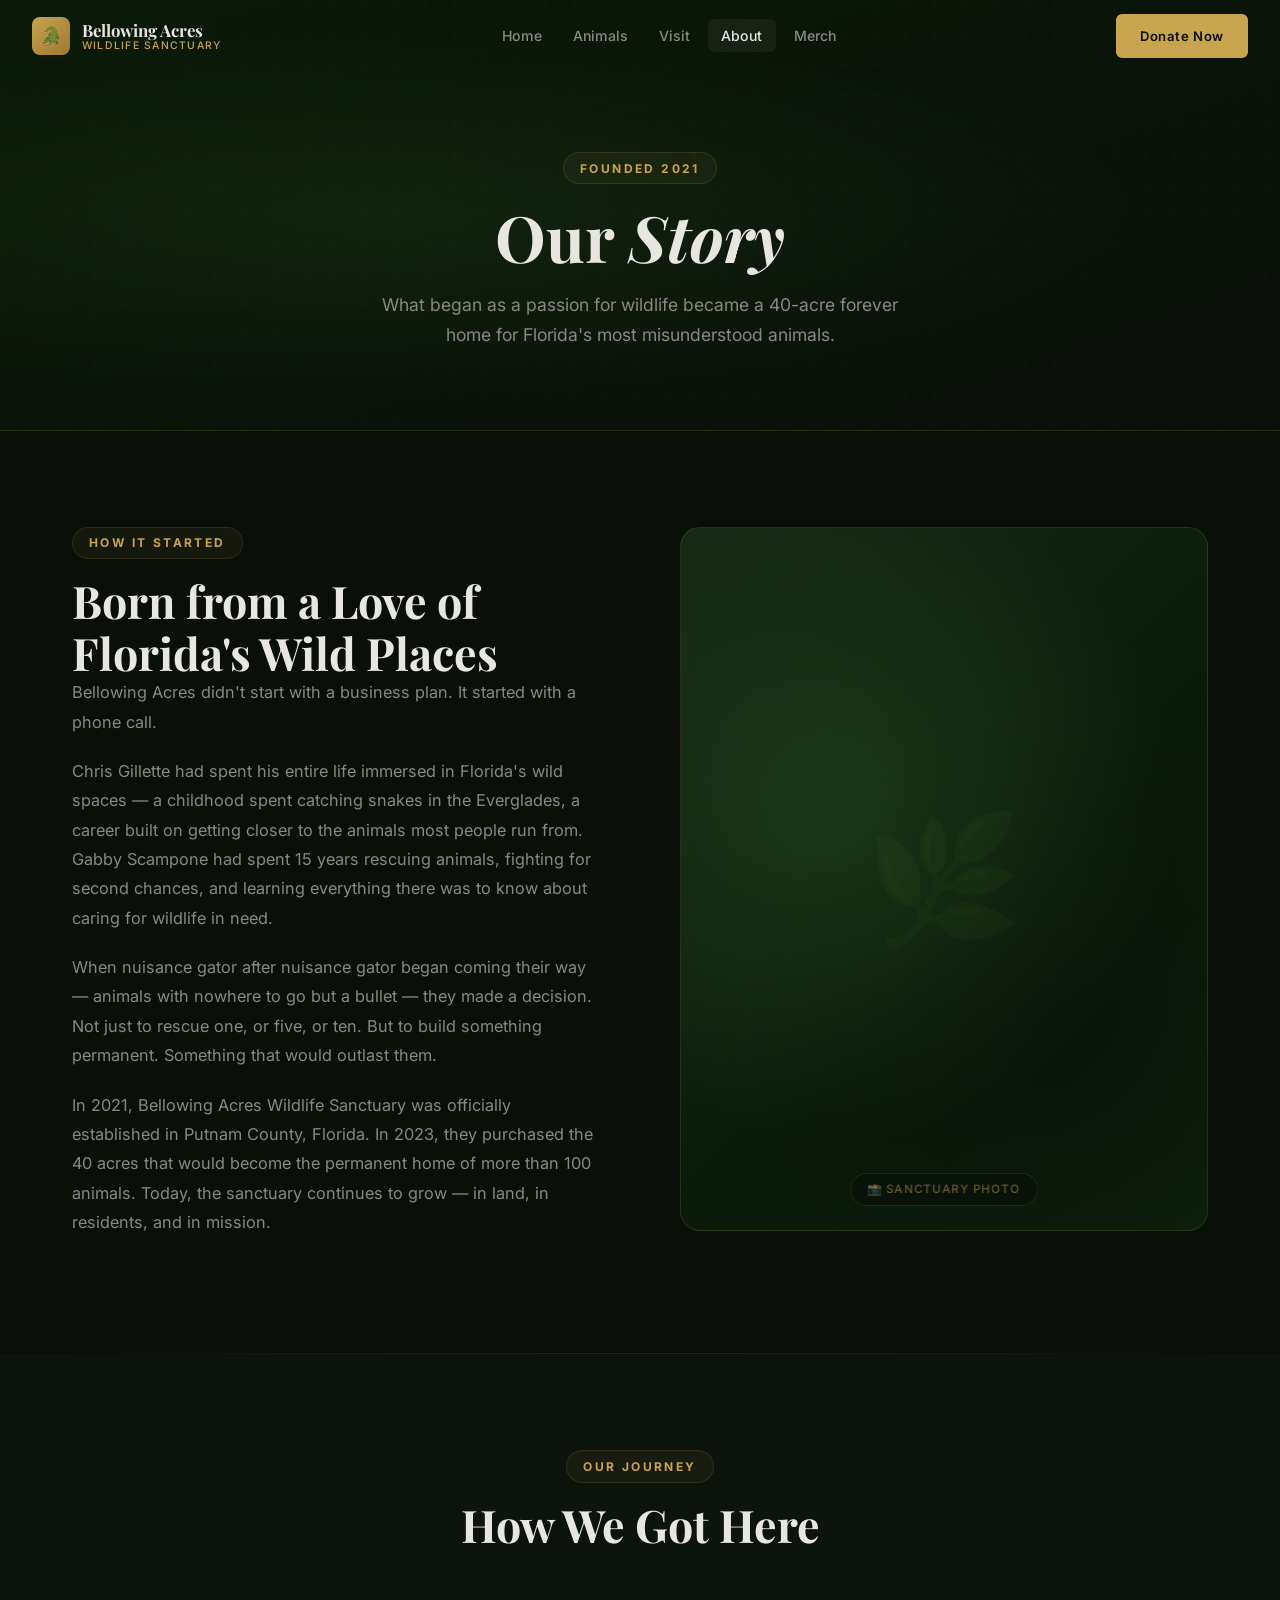
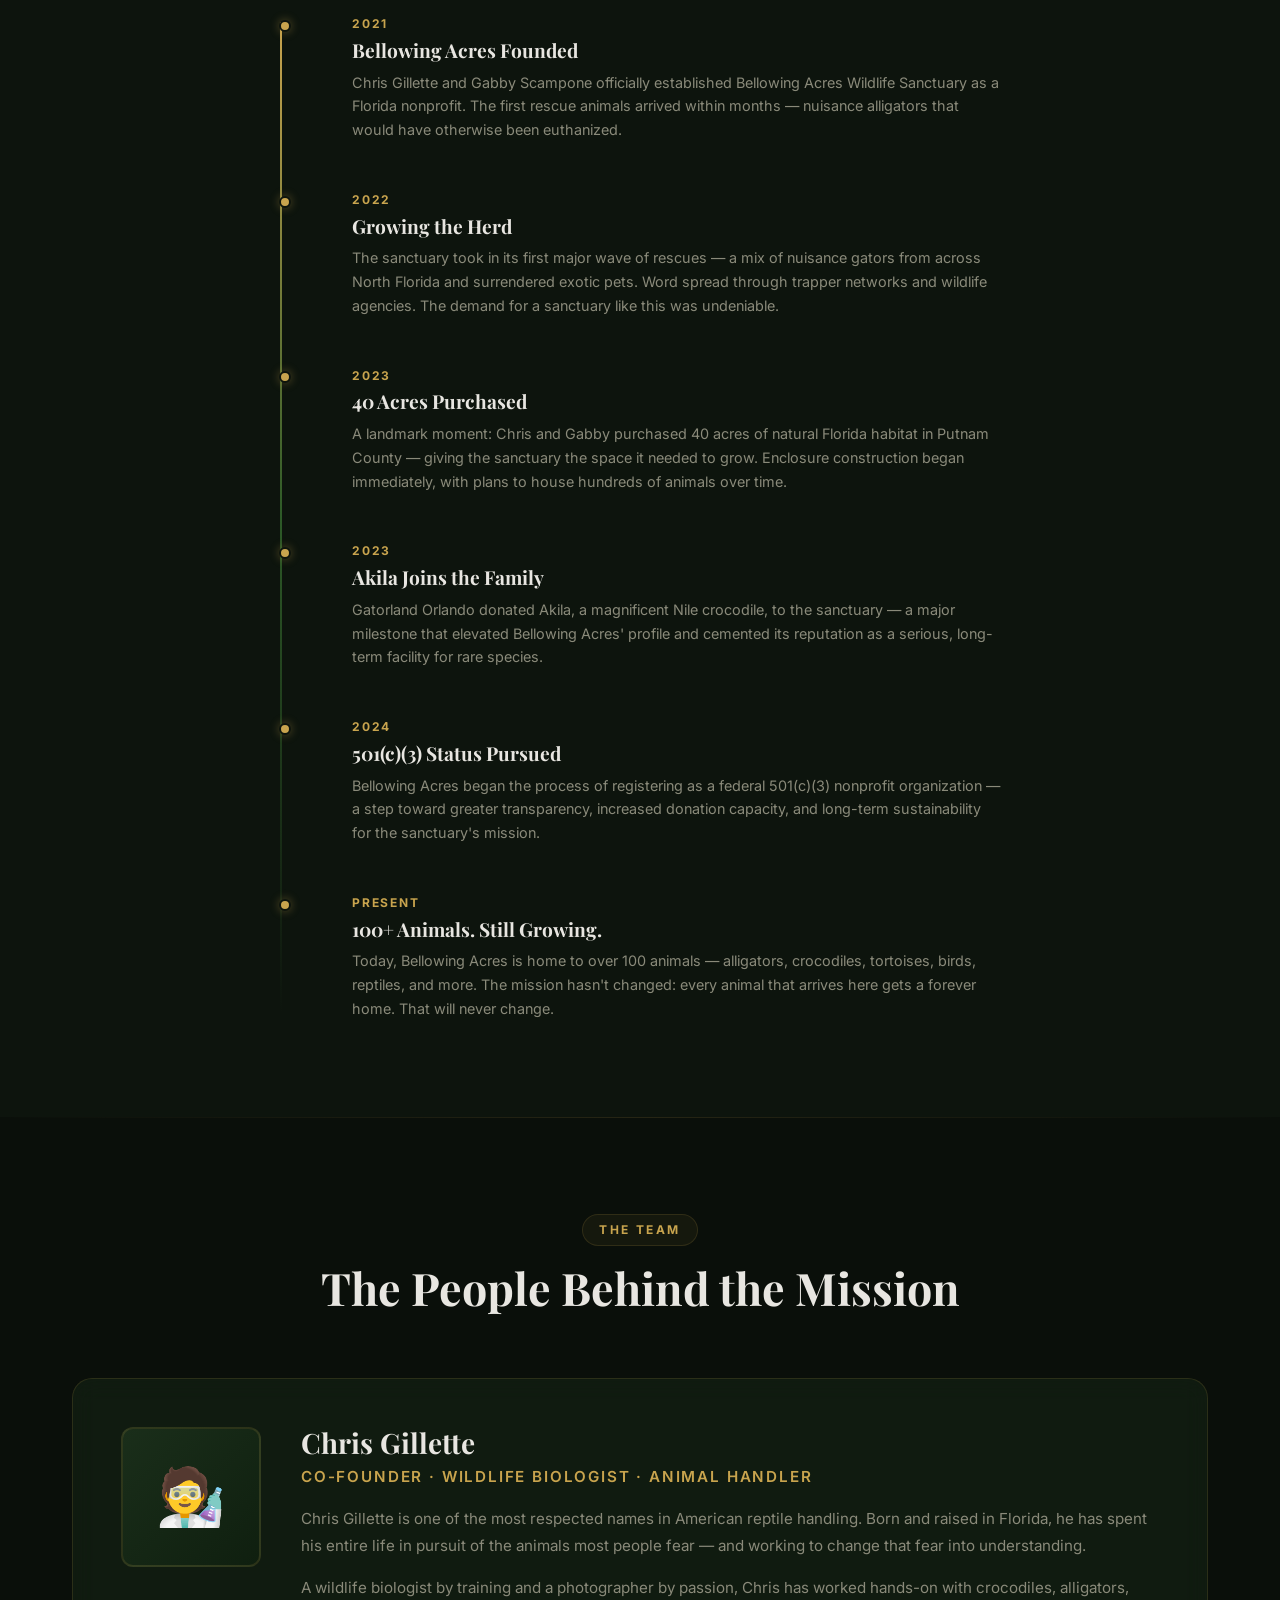
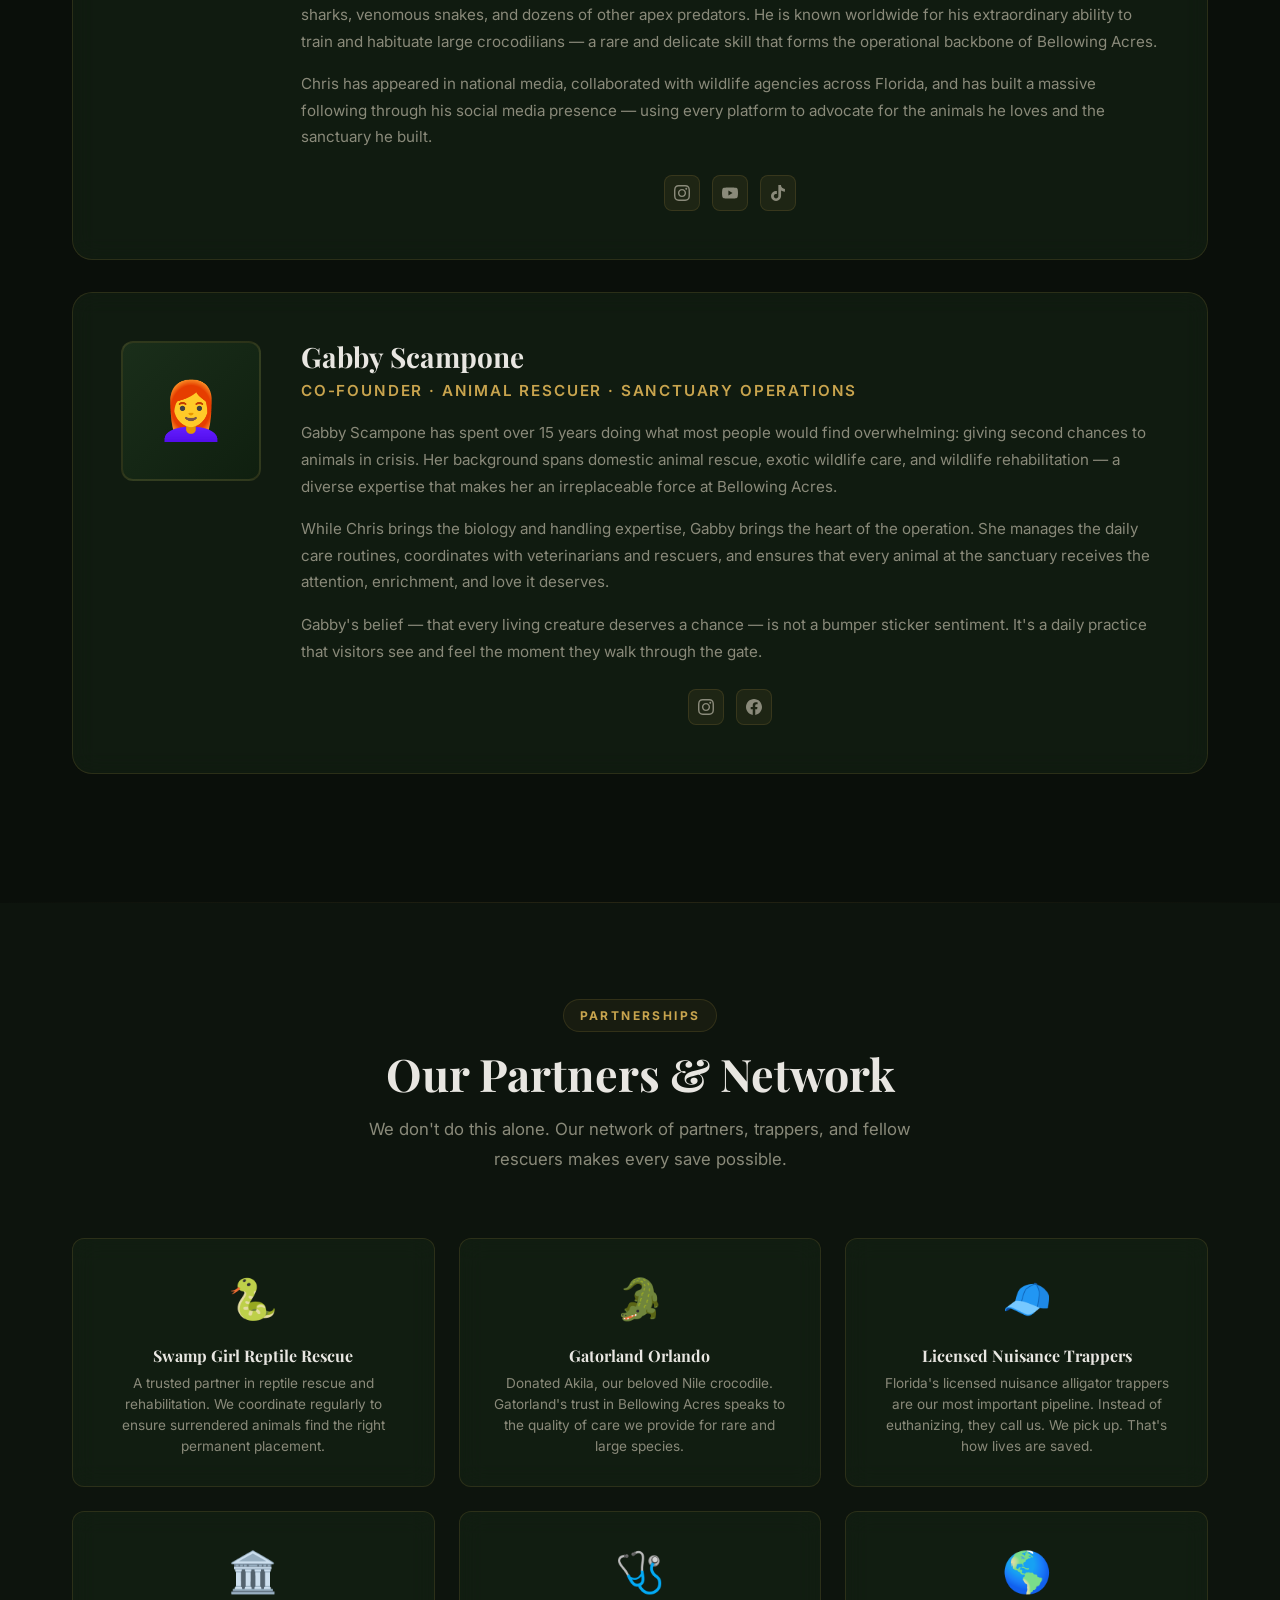
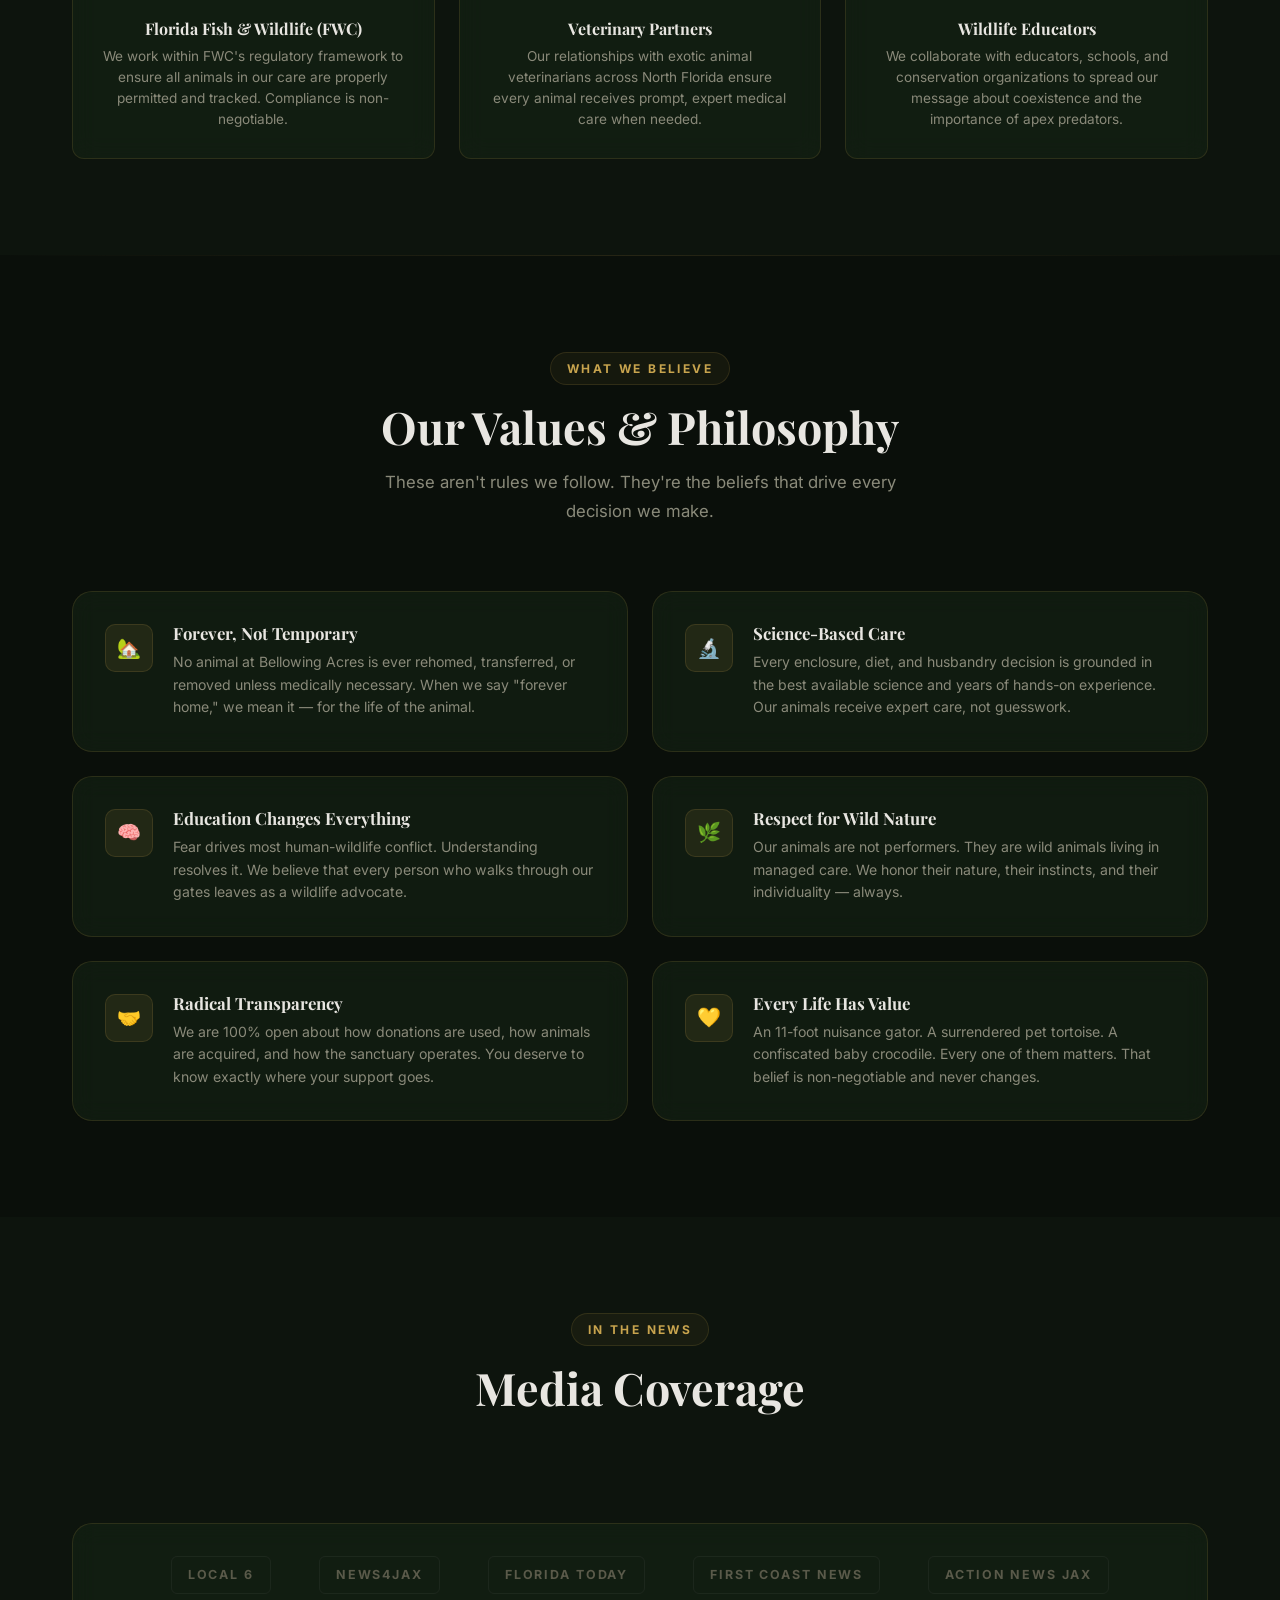
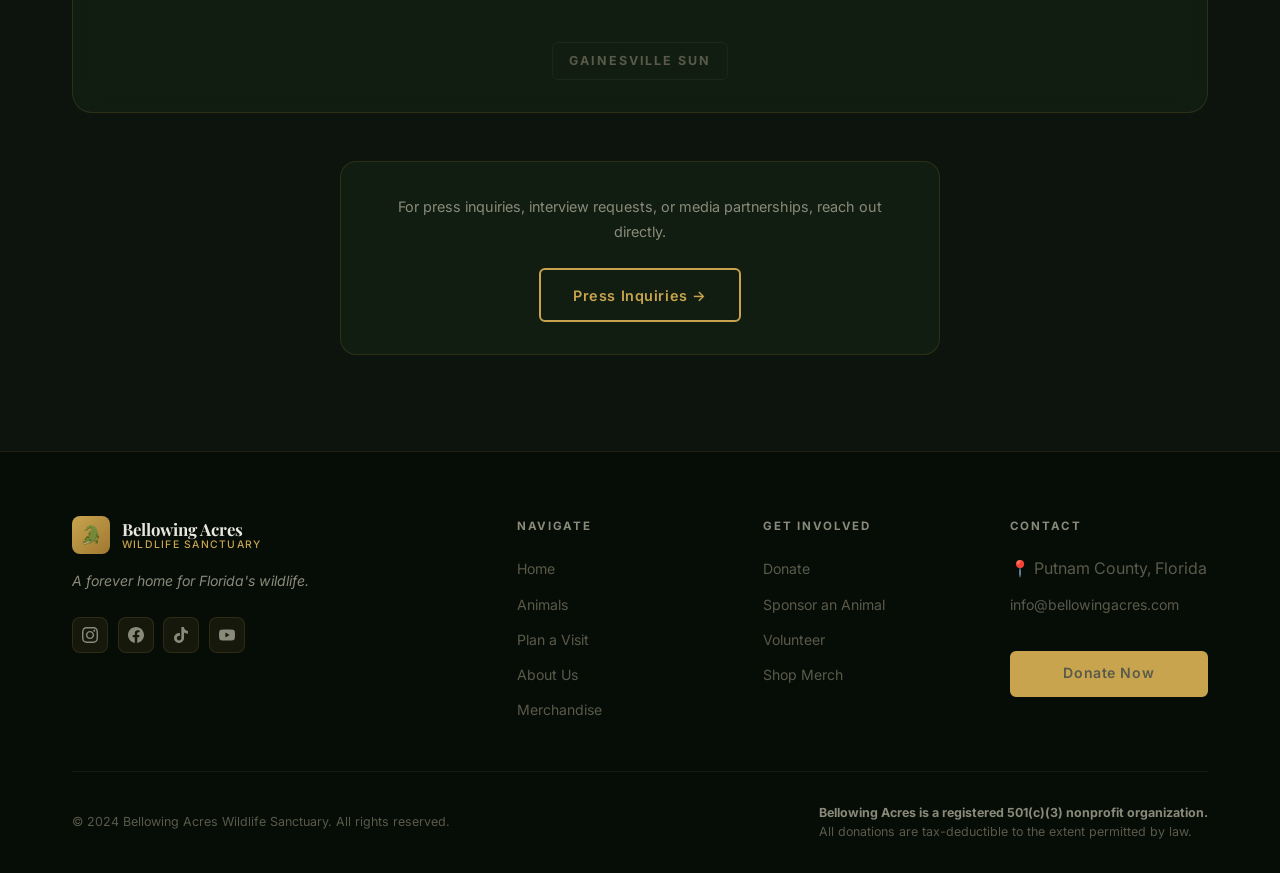
==== about.html @ 13e2726e "🐊 Initial build: Bellowing Acres Wildlife Sanctuary website Complete 6-page mockup for Bellowing Acr" ====
<!DOCTYPE html>
<html lang="en">
<head>
  <meta charset="UTF-8" />
  <meta name="viewport" content="width=device-width, initial-scale=1.0" />
  <meta name="description" content="Learn the story of Bellowing Acres — founded by Chris Gillette and Gabby Scampone in 2021 to provide forever homes to Florida's nuisance wildlife." />
  <title>About Us — Bellowing Acres Wildlife Sanctuary</title>
  <link rel="preconnect" href="https://fonts.googleapis.com" />
  <link rel="preconnect" href="https://fonts.gstatic.com" crossorigin />
  <link href="https://fonts.googleapis.com/css2?family=Inter:wght@300;400;500;600;700;800;900&family=Playfair+Display:ital,wght@0,700;0,800;1,700&display=swap" rel="stylesheet" />
  <link rel="stylesheet" href="css/style.css" />
  <link rel="icon" href="data:image/svg+xml,<svg xmlns=%22http://www.w3.org/2000/svg%22 viewBox=%220 0 100 100%22><text y=%22.9em%22 font-size=%2290%22>🐊</text></svg>" />
</head>
<body>

  <!-- NAVIGATION -->
  <nav class="nav" role="navigation" aria-label="Main navigation">
    <div class="nav__inner">
      <a href="index.html" class="nav__logo" aria-label="Bellowing Acres Home">
        <div class="nav__logo-icon" aria-hidden="true">🐊</div>
        <div class="nav__logo-text">
          <span class="nav__logo-name">Bellowing Acres</span>
          <span class="nav__logo-sub">Wildlife Sanctuary</span>
        </div>
      </a>
      <ul class="nav__links" role="list">
        <li><a href="index.html">Home</a></li>
        <li><a href="animals.html">Animals</a></li>
        <li><a href="visit.html">Visit</a></li>
        <li><a href="about.html" class="active">About</a></li>
        <li><a href="merchandise.html">Merch</a></li>
      </ul>
      <div class="nav__cta">
        <a href="donate.html" class="btn btn--primary btn--sm">Donate Now</a>
      </div>
      <button class="nav__hamburger" aria-label="Toggle navigation" aria-expanded="false">
        <span></span><span></span><span></span>
      </button>
    </div>
  </nav>
  <div class="nav__mobile" role="dialog" aria-label="Mobile navigation">
    <a href="index.html">Home</a>
    <a href="animals.html">Animals</a>
    <a href="visit.html">Visit</a>
    <a href="about.html">About</a>
    <a href="merchandise.html">Merchandise</a>
    <a href="donate.html" class="btn btn--primary">Donate Now</a>
  </div>

  <main>

    <!-- PAGE HERO -->
    <section class="page-hero" aria-label="About page hero">
      <div class="page-hero__content">
        <span class="section-label reveal">Founded 2021</span>
        <h1 class="reveal">Our <em>Story</em></h1>
        <p class="reveal">What began as a passion for wildlife became a 40-acre forever home for Florida's most misunderstood animals.</p>
      </div>
    </section>

    <!-- FULL STORY -->
    <section class="about-story" aria-labelledby="story-heading">
      <div class="container">
        <div class="about-story__inner">
          <div>
            <span class="section-label reveal">How It Started</span>
            <h2 id="story-heading" class="reveal">Born from a Love of<br/>Florida's Wild Places</h2>
            <p class="reveal">Bellowing Acres didn't start with a business plan. It started with a phone call.</p>
            <p class="reveal">Chris Gillette had spent his entire life immersed in Florida's wild spaces — a childhood spent catching snakes in the Everglades, a career built on getting closer to the animals most people run from. Gabby Scampone had spent 15 years rescuing animals, fighting for second chances, and learning everything there was to know about caring for wildlife in need.</p>
            <p class="reveal">When nuisance gator after nuisance gator began coming their way — animals with nowhere to go but a bullet — they made a decision. Not just to rescue one, or five, or ten. But to build something permanent. Something that would outlast them.</p>
            <p class="reveal">In 2021, Bellowing Acres Wildlife Sanctuary was officially established in Putnam County, Florida. In 2023, they purchased the 40 acres that would become the permanent home of more than 100 animals. Today, the sanctuary continues to grow — in land, in residents, and in mission.</p>
          </div>

          <div>
            <div class="mission__image reveal" style="aspect-ratio:3/4;" role="img" aria-label="Sanctuary landscape — photo coming soon">
              <div class="img-overlay-icon" aria-hidden="true">🌿</div>
              <div class="placeholder-label" aria-hidden="true">📸 Sanctuary Photo</div>
            </div>
          </div>
        </div>
      </div>
    </section>

    <div class="divider"></div>

    <!-- TIMELINE -->
    <section class="timeline" aria-labelledby="timeline-heading">
      <div class="container">
        <div class="section-header">
          <span class="section-label reveal">Our Journey</span>
          <h2 id="timeline-heading" class="reveal">How We Got Here</h2>
        </div>

        <div class="timeline__track">
          <div class="timeline-item reveal">
            <div class="timeline-item__dot" aria-hidden="true"></div>
            <div class="timeline-item__year">2021</div>
            <h3>Bellowing Acres Founded</h3>
            <p>Chris Gillette and Gabby Scampone officially established Bellowing Acres Wildlife Sanctuary as a Florida nonprofit. The first rescue animals arrived within months — nuisance alligators that would have otherwise been euthanized.</p>
          </div>

          <div class="timeline-item reveal">
            <div class="timeline-item__dot" aria-hidden="true"></div>
            <div class="timeline-item__year">2022</div>
            <h3>Growing the Herd</h3>
            <p>The sanctuary took in its first major wave of rescues — a mix of nuisance gators from across North Florida and surrendered exotic pets. Word spread through trapper networks and wildlife agencies. The demand for a sanctuary like this was undeniable.</p>
          </div>

          <div class="timeline-item reveal">
            <div class="timeline-item__dot" aria-hidden="true"></div>
            <div class="timeline-item__year">2023</div>
            <h3>40 Acres Purchased</h3>
            <p>A landmark moment: Chris and Gabby purchased 40 acres of natural Florida habitat in Putnam County — giving the sanctuary the space it needed to grow. Enclosure construction began immediately, with plans to house hundreds of animals over time.</p>
          </div>

          <div class="timeline-item reveal">
            <div class="timeline-item__dot" aria-hidden="true"></div>
            <div class="timeline-item__year">2023</div>
            <h3>Akila Joins the Family</h3>
            <p>Gatorland Orlando donated Akila, a magnificent Nile crocodile, to the sanctuary — a major milestone that elevated Bellowing Acres' profile and cemented its reputation as a serious, long-term facility for rare species.</p>
          </div>

          <div class="timeline-item reveal">
            <div class="timeline-item__dot" aria-hidden="true"></div>
            <div class="timeline-item__year">2024</div>
            <h3>501(c)(3) Status Pursued</h3>
            <p>Bellowing Acres began the process of registering as a federal 501(c)(3) nonprofit organization — a step toward greater transparency, increased donation capacity, and long-term sustainability for the sanctuary's mission.</p>
          </div>

          <div class="timeline-item reveal">
            <div class="timeline-item__dot" aria-hidden="true"></div>
            <div class="timeline-item__year">Present</div>
            <h3>100+ Animals. Still Growing.</h3>
            <p>Today, Bellowing Acres is home to over 100 animals — alligators, crocodiles, tortoises, birds, reptiles, and more. The mission hasn't changed: every animal that arrives here gets a forever home. That will never change.</p>
          </div>
        </div>
      </div>
    </section>

    <div class="divider"></div>

    <!-- FOUNDERS BIOS -->
    <section class="about-founders" aria-labelledby="founders-heading">
      <div class="container">
        <div class="section-header">
          <span class="section-label reveal">The Team</span>
          <h2 id="founders-heading" class="reveal">The People Behind the Mission</h2>
        </div>

        <div class="about-founder-card reveal">
          <div class="about-founder-card__avatar" role="img" aria-label="Chris Gillette headshot placeholder">
            <span aria-hidden="true">🧑‍🔬</span>
          </div>
          <div>
            <h3 class="about-founder-card__name">Chris Gillette</h3>
            <p class="about-founder-card__title">Co-Founder · Wildlife Biologist · Animal Handler</p>
            <p>Chris Gillette is one of the most respected names in American reptile handling. Born and raised in Florida, he has spent his entire life in pursuit of the animals most people fear — and working to change that fear into understanding.</p>
            <p>A wildlife biologist by training and a photographer by passion, Chris has worked hands-on with crocodiles, alligators, sharks, venomous snakes, and dozens of other apex predators. He is known worldwide for his extraordinary ability to train and habituate large crocodilians — a rare and delicate skill that forms the operational backbone of Bellowing Acres.</p>
            <p>Chris has appeared in national media, collaborated with wildlife agencies across Florida, and has built a massive following through his social media presence — using every platform to advocate for the animals he loves and the sanctuary he built.</p>
            <div class="social-links" style="margin-top:1.5rem">
              <a href="#" class="social-link" aria-label="Chris on Instagram"><svg viewBox="0 0 24 24"><path d="M12 2.163c3.204 0 3.584.012 4.85.07 3.252.148 4.771 1.691 4.919 4.919.058 1.265.069 1.645.069 4.849 0 3.205-.012 3.584-.069 4.849-.149 3.225-1.664 4.771-4.919 4.919-1.266.058-1.644.07-4.85.07-3.204 0-3.584-.012-4.849-.07-3.26-.149-4.771-1.699-4.919-4.92-.058-1.265-.07-1.644-.07-4.849 0-3.204.013-3.583.07-4.849.149-3.227 1.664-4.771 4.919-4.919 1.266-.057 1.645-.069 4.849-.069zm0-2.163c-3.259 0-3.667.014-4.947.072-4.358.2-6.78 2.618-6.98 6.98-.059 1.281-.073 1.689-.073 4.948 0 3.259.014 3.668.072 4.948.2 4.358 2.618 6.78 6.98 6.98 1.281.058 1.689.072 4.948.072 3.259 0 3.668-.014 4.948-.072 4.354-.2 6.782-2.618 6.979-6.98.059-1.28.073-1.689.073-4.948 0-3.259-.014-3.667-.072-4.947-.196-4.354-2.617-6.78-6.979-6.98-1.281-.059-1.69-.073-4.949-.073zm0 5.838c-3.403 0-6.162 2.759-6.162 6.162s2.759 6.163 6.162 6.163 6.162-2.759 6.162-6.163c0-3.403-2.759-6.162-6.162-6.162zm0 10.162c-2.209 0-4-1.79-4-4 0-2.209 1.791-4 4-4s4 1.791 4 4c0 2.21-1.791 4-4 4zm6.406-11.845c-.796 0-1.441.645-1.441 1.44s.645 1.44 1.441 1.44c.795 0 1.439-.645 1.439-1.44s-.644-1.44-1.439-1.44z"/></svg></a>
              <a href="#" class="social-link" aria-label="Chris on YouTube"><svg viewBox="0 0 24 24"><path d="M23.495 6.205a3.007 3.007 0 0 0-2.088-2.088c-1.87-.501-9.396-.501-9.396-.501s-7.507-.01-9.396.501A3.007 3.007 0 0 0 .527 6.205a31.247 31.247 0 0 0-.522 5.805 31.247 31.247 0 0 0 .522 5.783 3.007 3.007 0 0 0 2.088 2.088c1.868.502 9.396.502 9.396.502s7.506 0 9.396-.502a3.007 3.007 0 0 0 2.088-2.088 31.247 31.247 0 0 0 .5-5.783 31.247 31.247 0 0 0-.5-5.805zM9.609 15.601V8.408l6.264 3.602z"/></svg></a>
              <a href="#" class="social-link" aria-label="Chris on TikTok"><svg viewBox="0 0 24 24"><path d="M12.525.02c1.31-.02 2.61-.01 3.91-.02.08 1.53.63 3.09 1.75 4.17 1.12 1.11 2.7 1.62 4.24 1.79v4.03c-1.44-.05-2.89-.35-4.2-.97-.57-.26-1.1-.59-1.62-.93-.01 2.92.01 5.84-.02 8.75-.08 1.4-.54 2.79-1.35 3.94-1.31 1.92-3.58 3.17-5.91 3.21-1.43.08-2.86-.31-4.08-1.03-2.02-1.19-3.44-3.37-3.65-5.71-.02-.5-.03-1-.01-1.49.18-1.9 1.12-3.72 2.58-4.96 1.66-1.44 3.98-2.13 6.15-1.72.02 1.48-.04 2.96-.04 4.44-.99-.32-2.15-.23-3.02.37-.63.41-1.11 1.04-1.36 1.75-.21.51-.15 1.07-.14 1.61.24 1.64 1.82 3.02 3.5 2.87 1.12-.01 2.19-.66 2.77-1.61.19-.33.4-.67.41-1.06.1-1.79.06-3.57.07-5.36.01-4.03-.01-8.05.02-12.07z"/></svg></a>
            </div>
          </div>
        </div>

        <div class="about-founder-card reveal">
          <div class="about-founder-card__avatar" role="img" aria-label="Gabby Scampone headshot placeholder">
            <span aria-hidden="true">👩‍🦰</span>
          </div>
          <div>
            <h3 class="about-founder-card__name">Gabby Scampone</h3>
            <p class="about-founder-card__title">Co-Founder · Animal Rescuer · Sanctuary Operations</p>
            <p>Gabby Scampone has spent over 15 years doing what most people would find overwhelming: giving second chances to animals in crisis. Her background spans domestic animal rescue, exotic wildlife care, and wildlife rehabilitation — a diverse expertise that makes her an irreplaceable force at Bellowing Acres.</p>
            <p>While Chris brings the biology and handling expertise, Gabby brings the heart of the operation. She manages the daily care routines, coordinates with veterinarians and rescuers, and ensures that every animal at the sanctuary receives the attention, enrichment, and love it deserves.</p>
            <p>Gabby's belief — that every living creature deserves a chance — is not a bumper sticker sentiment. It's a daily practice that visitors see and feel the moment they walk through the gate.</p>
            <div class="social-links" style="margin-top:1.5rem">
              <a href="#" class="social-link" aria-label="Gabby on Instagram"><svg viewBox="0 0 24 24"><path d="M12 2.163c3.204 0 3.584.012 4.85.07 3.252.148 4.771 1.691 4.919 4.919.058 1.265.069 1.645.069 4.849 0 3.205-.012 3.584-.069 4.849-.149 3.225-1.664 4.771-4.919 4.919-1.266.058-1.644.07-4.85.07-3.204 0-3.584-.012-4.849-.07-3.26-.149-4.771-1.699-4.919-4.92-.058-1.265-.07-1.644-.07-4.849 0-3.204.013-3.583.07-4.849.149-3.227 1.664-4.771 4.919-4.919 1.266-.057 1.645-.069 4.849-.069zm0-2.163c-3.259 0-3.667.014-4.947.072-4.358.2-6.78 2.618-6.98 6.98-.059 1.281-.073 1.689-.073 4.948 0 3.259.014 3.668.072 4.948.2 4.358 2.618 6.78 6.98 6.98 1.281.058 1.689.072 4.948.072 3.259 0 3.668-.014 4.948-.072 4.354-.2 6.782-2.618 6.979-6.98.059-1.28.073-1.689.073-4.948 0-3.259-.014-3.667-.072-4.947-.196-4.354-2.617-6.78-6.979-6.98-1.281-.059-1.69-.073-4.949-.073zm0 5.838c-3.403 0-6.162 2.759-6.162 6.162s2.759 6.163 6.162 6.163 6.162-2.759 6.162-6.163c0-3.403-2.759-6.162-6.162-6.162zm0 10.162c-2.209 0-4-1.79-4-4 0-2.209 1.791-4 4-4s4 1.791 4 4c0 2.21-1.791 4-4 4zm6.406-11.845c-.796 0-1.441.645-1.441 1.44s.645 1.44 1.441 1.44c.795 0 1.439-.645 1.439-1.44s-.644-1.44-1.439-1.44z"/></svg></a>
              <a href="#" class="social-link" aria-label="Gabby on Facebook"><svg viewBox="0 0 24 24"><path d="M24 12.073c0-6.627-5.373-12-12-12s-12 5.373-12 12c0 5.99 4.388 10.954 10.125 11.854v-8.385H7.078v-3.47h3.047V9.43c0-3.007 1.792-4.669 4.533-4.669 1.312 0 2.686.235 2.686.235v2.953H15.83c-1.491 0-1.956.925-1.956 1.874v2.25h3.328l-.532 3.47h-2.796v8.385C19.612 23.027 24 18.062 24 12.073z"/></svg></a>
            </div>
          </div>
        </div>
      </div>
    </section>

    <div class="divider"></div>

    <!-- PARTNERS SECTION -->
    <section class="partners-section" aria-labelledby="partners-heading">
      <div class="container">
        <div class="section-header">
          <span class="section-label reveal">Partnerships</span>
          <h2 id="partners-heading" class="reveal">Our Partners &amp; Network</h2>
          <p class="reveal">We don't do this alone. Our network of partners, trappers, and fellow rescuers makes every save possible.</p>
        </div>

        <div class="partners-grid">
          <div class="partner-card reveal reveal-delay-1">
            <div class="partner-card__icon" aria-hidden="true">🐍</div>
            <h3>Swamp Girl Reptile Rescue</h3>
            <p>A trusted partner in reptile rescue and rehabilitation. We coordinate regularly to ensure surrendered animals find the right permanent placement.</p>
          </div>
          <div class="partner-card reveal reveal-delay-2">
            <div class="partner-card__icon" aria-hidden="true">🐊</div>
            <h3>Gatorland Orlando</h3>
            <p>Donated Akila, our beloved Nile crocodile. Gatorland's trust in Bellowing Acres speaks to the quality of care we provide for rare and large species.</p>
          </div>
          <div class="partner-card reveal reveal-delay-3">
            <div class="partner-card__icon" aria-hidden="true">🧢</div>
            <h3>Licensed Nuisance Trappers</h3>
            <p>Florida's licensed nuisance alligator trappers are our most important pipeline. Instead of euthanizing, they call us. We pick up. That's how lives are saved.</p>
          </div>
          <div class="partner-card reveal reveal-delay-1">
            <div class="partner-card__icon" aria-hidden="true">🏛️</div>
            <h3>Florida Fish & Wildlife (FWC)</h3>
            <p>We work within FWC's regulatory framework to ensure all animals in our care are properly permitted and tracked. Compliance is non-negotiable.</p>
          </div>
          <div class="partner-card reveal reveal-delay-2">
            <div class="partner-card__icon" aria-hidden="true">🩺</div>
            <h3>Veterinary Partners</h3>
            <p>Our relationships with exotic animal veterinarians across North Florida ensure every animal receives prompt, expert medical care when needed.</p>
          </div>
          <div class="partner-card reveal reveal-delay-3">
            <div class="partner-card__icon" aria-hidden="true">🌎</div>
            <h3>Wildlife Educators</h3>
            <p>We collaborate with educators, schools, and conservation organizations to spread our message about coexistence and the importance of apex predators.</p>
          </div>
        </div>
      </div>
    </section>

    <div class="divider"></div>

    <!-- VALUES -->
    <section class="values-section" aria-labelledby="values-heading">
      <div class="container">
        <div class="section-header">
          <span class="section-label reveal">What We Believe</span>
          <h2 id="values-heading" class="reveal">Our Values &amp; Philosophy</h2>
          <p class="reveal">These aren't rules we follow. They're the beliefs that drive every decision we make.</p>
        </div>

        <div class="values-grid">
          <div class="value-card reveal reveal-delay-1">
            <div class="value-card__icon" aria-hidden="true">🏡</div>
            <div>
              <h3>Forever, Not Temporary</h3>
              <p>No animal at Bellowing Acres is ever rehomed, transferred, or removed unless medically necessary. When we say "forever home," we mean it — for the life of the animal.</p>
            </div>
          </div>
          <div class="value-card reveal reveal-delay-2">
            <div class="value-card__icon" aria-hidden="true">🔬</div>
            <div>
              <h3>Science-Based Care</h3>
              <p>Every enclosure, diet, and husbandry decision is grounded in the best available science and years of hands-on experience. Our animals receive expert care, not guesswork.</p>
            </div>
          </div>
          <div class="value-card reveal reveal-delay-3">
            <div class="value-card__icon" aria-hidden="true">🧠</div>
            <div>
              <h3>Education Changes Everything</h3>
              <p>Fear drives most human-wildlife conflict. Understanding resolves it. We believe that every person who walks through our gates leaves as a wildlife advocate.</p>
            </div>
          </div>
          <div class="value-card reveal reveal-delay-4">
            <div class="value-card__icon" aria-hidden="true">🌿</div>
            <div>
              <h3>Respect for Wild Nature</h3>
              <p>Our animals are not performers. They are wild animals living in managed care. We honor their nature, their instincts, and their individuality — always.</p>
            </div>
          </div>
          <div class="value-card reveal reveal-delay-1">
            <div class="value-card__icon" aria-hidden="true">🤝</div>
            <div>
              <h3>Radical Transparency</h3>
              <p>We are 100% open about how donations are used, how animals are acquired, and how the sanctuary operates. You deserve to know exactly where your support goes.</p>
            </div>
          </div>
          <div class="value-card reveal reveal-delay-2">
            <div class="value-card__icon" aria-hidden="true">💛</div>
            <div>
              <h3>Every Life Has Value</h3>
              <p>An 11-foot nuisance gator. A surrendered pet tortoise. A confiscated baby crocodile. Every one of them matters. That belief is non-negotiable and never changes.</p>
            </div>
          </div>
        </div>
      </div>
    </section>

    <!-- PRESS / IN THE NEWS -->
    <section class="in-the-news" id="press" aria-labelledby="press-heading">
      <div class="container">
        <div class="section-header">
          <span class="section-label reveal">In the News</span>
          <h2 id="press-heading" class="reveal">Media Coverage</h2>
          <p class="reveal">Our story has resonated with audiences across Florida and beyond.</p>
        </div>

        <div class="news-logos reveal">
          <span class="news-logo-placeholder">Local 6</span>
          <span class="news-logo-placeholder">News4Jax</span>
          <span class="news-logo-placeholder">Florida Today</span>
          <span class="news-logo-placeholder">First Coast News</span>
          <span class="news-logo-placeholder">Action News Jax</span>
          <span class="news-logo-placeholder">Gainesville Sun</span>
        </div>

        <div style="text-align:center;margin-top:2.5rem;padding:2rem;background:var(--bg-card);border:1px solid var(--border);border-radius:16px;max-width:600px;margin-left:auto;margin-right:auto;" class="reveal">
          <p style="font-size:0.9rem;margin-bottom:1.5rem">For press inquiries, interview requests, or media partnerships, reach out directly.</p>
          <a href="mailto:press@bellowingacres.com" class="btn btn--gold-outline">Press Inquiries →</a>
        </div>
      </div>
    </section>

  </main>

  <!-- FOOTER -->
  <footer class="footer" role="contentinfo">
    <div class="container">
      <div class="footer__grid">
        <div class="footer__brand">
          <a href="index.html" class="nav__logo">
            <div class="nav__logo-icon" aria-hidden="true">🐊</div>
            <div class="nav__logo-text">
              <span class="nav__logo-name">Bellowing Acres</span>
              <span class="nav__logo-sub">Wildlife Sanctuary</span>
            </div>
          </a>
          <p class="footer__tagline">A forever home for Florida's wildlife.</p>
          <div class="footer__social" aria-label="Social media">
            <a href="#" class="social-link" aria-label="Instagram"><svg viewBox="0 0 24 24"><path d="M12 2.163c3.204 0 3.584.012 4.85.07 3.252.148 4.771 1.691 4.919 4.919.058 1.265.069 1.645.069 4.849 0 3.205-.012 3.584-.069 4.849-.149 3.225-1.664 4.771-4.919 4.919-1.266.058-1.644.07-4.85.07-3.204 0-3.584-.012-4.849-.07-3.26-.149-4.771-1.699-4.919-4.92-.058-1.265-.07-1.644-.07-4.849 0-3.204.013-3.583.07-4.849.149-3.227 1.664-4.771 4.919-4.919 1.266-.057 1.645-.069 4.849-.069zm0-2.163c-3.259 0-3.667.014-4.947.072-4.358.2-6.78 2.618-6.98 6.98-.059 1.281-.073 1.689-.073 4.948 0 3.259.014 3.668.072 4.948.2 4.358 2.618 6.78 6.98 6.98 1.281.058 1.689.072 4.948.072 3.259 0 3.668-.014 4.948-.072 4.354-.2 6.782-2.618 6.979-6.98.059-1.28.073-1.689.073-4.948 0-3.259-.014-3.667-.072-4.947-.196-4.354-2.617-6.78-6.979-6.98-1.281-.059-1.69-.073-4.949-.073zm0 5.838c-3.403 0-6.162 2.759-6.162 6.162s2.759 6.163 6.162 6.163 6.162-2.759 6.162-6.163c0-3.403-2.759-6.162-6.162-6.162zm0 10.162c-2.209 0-4-1.79-4-4 0-2.209 1.791-4 4-4s4 1.791 4 4c0 2.21-1.791 4-4 4zm6.406-11.845c-.796 0-1.441.645-1.441 1.44s.645 1.44 1.441 1.44c.795 0 1.439-.645 1.439-1.44s-.644-1.44-1.439-1.44z"/></svg></a>
            <a href="#" class="social-link" aria-label="Facebook"><svg viewBox="0 0 24 24"><path d="M24 12.073c0-6.627-5.373-12-12-12s-12 5.373-12 12c0 5.99 4.388 10.954 10.125 11.854v-8.385H7.078v-3.47h3.047V9.43c0-3.007 1.792-4.669 4.533-4.669 1.312 0 2.686.235 2.686.235v2.953H15.83c-1.491 0-1.956.925-1.956 1.874v2.25h3.328l-.532 3.47h-2.796v8.385C19.612 23.027 24 18.062 24 12.073z"/></svg></a>
            <a href="#" class="social-link" aria-label="TikTok"><svg viewBox="0 0 24 24"><path d="M12.525.02c1.31-.02 2.61-.01 3.91-.02.08 1.53.63 3.09 1.75 4.17 1.12 1.11 2.7 1.62 4.24 1.79v4.03c-1.44-.05-2.89-.35-4.2-.97-.57-.26-1.1-.59-1.62-.93-.01 2.92.01 5.84-.02 8.75-.08 1.4-.54 2.79-1.35 3.94-1.31 1.92-3.58 3.17-5.91 3.21-1.43.08-2.86-.31-4.08-1.03-2.02-1.19-3.44-3.37-3.65-5.71-.02-.5-.03-1-.01-1.49.18-1.9 1.12-3.72 2.58-4.96 1.66-1.44 3.98-2.13 6.15-1.72.02 1.48-.04 2.96-.04 4.44-.99-.32-2.15-.23-3.02.37-.63.41-1.11 1.04-1.36 1.75-.21.51-.15 1.07-.14 1.61.24 1.64 1.82 3.02 3.5 2.87 1.12-.01 2.19-.66 2.77-1.61.19-.33.4-.67.41-1.06.1-1.79.06-3.57.07-5.36.01-4.03-.01-8.05.02-12.07z"/></svg></a>
            <a href="#" class="social-link" aria-label="YouTube"><svg viewBox="0 0 24 24"><path d="M23.495 6.205a3.007 3.007 0 0 0-2.088-2.088c-1.87-.501-9.396-.501-9.396-.501s-7.507-.01-9.396.501A3.007 3.007 0 0 0 .527 6.205a31.247 31.247 0 0 0-.522 5.805 31.247 31.247 0 0 0 .522 5.783 3.007 3.007 0 0 0 2.088 2.088c1.868.502 9.396.502 9.396.502s7.506 0 9.396-.502a3.007 3.007 0 0 0 2.088-2.088 31.247 31.247 0 0 0 .5-5.783 31.247 31.247 0 0 0-.5-5.805zM9.609 15.601V8.408l6.264 3.602z"/></svg></a>
          </div>
        </div>
        <div class="footer__col">
          <p class="footer__col-title">Navigate</p>
          <ul class="footer__col-links">
            <li><a href="index.html">Home</a></li>
            <li><a href="animals.html">Animals</a></li>
            <li><a href="visit.html">Plan a Visit</a></li>
            <li><a href="about.html">About Us</a></li>
            <li><a href="merchandise.html">Merchandise</a></li>
          </ul>
        </div>
        <div class="footer__col">
          <p class="footer__col-title">Get Involved</p>
          <ul class="footer__col-links">
            <li><a href="donate.html">Donate</a></li>
            <li><a href="animals.html">Sponsor an Animal</a></li>
            <li><a href="visit.html">Volunteer</a></li>
            <li><a href="merchandise.html">Shop Merch</a></li>
          </ul>
        </div>
        <div class="footer__col">
          <p class="footer__col-title">Contact</p>
          <ul class="footer__col-links">
            <li><span style="color:var(--text-dim)">📍 Putnam County, Florida</span></li>
            <li><a href="mailto:info@bellowingacres.com">info@bellowingacres.com</a></li>
            <li style="margin-top:1.5rem"><a href="donate.html" class="btn btn--primary btn--sm" style="width:100%;justify-content:center">Donate Now</a></li>
          </ul>
        </div>
      </div>
      <div class="footer__bottom">
        <p>© 2024 Bellowing Acres Wildlife Sanctuary. All rights reserved.</p>
        <p><strong>Bellowing Acres is a registered 501(c)(3) nonprofit organization.</strong><br/>All donations are tax-deductible to the extent permitted by law.</p>
      </div>
    </div>
  </footer>

  <script src="js/main.js"></script>
</body>
</html>
---- css/style.css ----
/* ============================================================
   Bellowing Acres — Main Stylesheet
   Nature-inspired dark theme | Gold/Amber accents
   ============================================================ */

@import url('https://fonts.googleapis.com/css2?family=Inter:wght@300;400;500;600;700;800;900&family=Playfair+Display:ital,wght@0,700;0,800;1,700&display=swap');

/* ── CSS Variables ── */
:root {
  --bg:           #0a0f0a;
  --bg-card:      rgba(20, 35, 20, 0.6);
  --bg-card-solid:#121d12;
  --bg-section:   #0d140d;
  --bg-alt:       #0f1a0f;
  --gold:         #c8a44e;
  --gold-light:   #e0bf78;
  --gold-dark:    #a07832;
  --green:        #2d5a27;
  --green-light:  #3a7233;
  --green-bright: #4a9440;
  --text:         #e8e6e1;
  --text-muted:   #8a8a7a;
  --text-dim:     #5a5a4a;
  --border:       rgba(200, 164, 78, 0.15);
  --border-hover: rgba(200, 164, 78, 0.4);
  --glow-gold:    0 0 40px rgba(200, 164, 78, 0.2);
  --glow-green:   0 0 40px rgba(45, 90, 39, 0.3);
  --radius:       12px;
  --radius-lg:    20px;
  --transition:   0.3s cubic-bezier(0.4, 0, 0.2, 1);
  --nav-height:   72px;
}

/* ── Reset & Base ── */
*, *::before, *::after {
  box-sizing: border-box;
  margin: 0;
  padding: 0;
}

html {
  scroll-behavior: smooth;
  font-size: 16px;
}

body {
  font-family: 'Inter', -apple-system, BlinkMacSystemFont, sans-serif;
  background-color: var(--bg);
  color: var(--text);
  line-height: 1.6;
  overflow-x: hidden;
  -webkit-font-smoothing: antialiased;
  -moz-osx-font-smoothing: grayscale;
}

img {
  max-width: 100%;
  display: block;
}

a {
  color: var(--gold);
  text-decoration: none;
  transition: color var(--transition);
}

a:hover {
  color: var(--gold-light);
}

ul {
  list-style: none;
}

/* ── Typography ── */
h1, h2, h3, h4 {
  font-family: 'Playfair Display', Georgia, serif;
  line-height: 1.15;
  font-weight: 700;
  color: var(--text);
}

h1 { font-size: clamp(2.4rem, 5vw, 4.5rem); }
h2 { font-size: clamp(1.8rem, 3.5vw, 3rem); }
h3 { font-size: clamp(1.2rem, 2.5vw, 1.6rem); }

p {
  color: var(--text-muted);
  font-size: 1.05rem;
  line-height: 1.75;
}

.section-label {
  display: inline-block;
  font-family: 'Inter', sans-serif;
  font-size: 0.75rem;
  font-weight: 700;
  letter-spacing: 0.2em;
  text-transform: uppercase;
  color: var(--gold);
  margin-bottom: 1rem;
  padding: 0.35rem 1rem;
  border: 1px solid var(--border);
  border-radius: 100px;
  background: rgba(200, 164, 78, 0.06);
}

/* ── Layout ── */
.container {
  width: 100%;
  max-width: 1200px;
  margin: 0 auto;
  padding: 0 2rem;
}

.container--wide {
  max-width: 1400px;
  margin: 0 auto;
  padding: 0 2rem;
}

section {
  padding: 6rem 0;
}

/* ── Buttons ── */
.btn {
  display: inline-flex;
  align-items: center;
  gap: 0.5rem;
  padding: 0.85rem 2rem;
  border-radius: 6px;
  font-family: 'Inter', sans-serif;
  font-size: 0.9rem;
  font-weight: 600;
  letter-spacing: 0.04em;
  cursor: pointer;
  transition: all var(--transition);
  border: 2px solid transparent;
  white-space: nowrap;
  text-decoration: none;
}

.btn--primary {
  background: var(--gold);
  color: #0a0f0a;
  border-color: var(--gold);
}

.btn--primary:hover {
  background: var(--gold-light);
  border-color: var(--gold-light);
  color: #0a0f0a;
  box-shadow: 0 8px 30px rgba(200, 164, 78, 0.35);
  transform: translateY(-2px);
}

.btn--outline {
  background: transparent;
  color: var(--text);
  border-color: rgba(232, 230, 225, 0.4);
}

.btn--outline:hover {
  background: rgba(232, 230, 225, 0.08);
  border-color: var(--text);
  color: var(--text);
  transform: translateY(-2px);
}

.btn--gold-outline {
  background: transparent;
  color: var(--gold);
  border-color: var(--gold);
}

.btn--gold-outline:hover {
  background: var(--gold);
  color: #0a0f0a;
  box-shadow: 0 8px 30px rgba(200, 164, 78, 0.35);
  transform: translateY(-2px);
}

.btn--sm {
  padding: 0.6rem 1.4rem;
  font-size: 0.82rem;
}

.btn--lg {
  padding: 1.1rem 2.5rem;
  font-size: 1rem;
}

/* ── Navigation ── */
.nav {
  position: fixed;
  top: 0;
  left: 0;
  right: 0;
  z-index: 1000;
  height: var(--nav-height);
  display: flex;
  align-items: center;
  transition: background var(--transition), backdrop-filter var(--transition), box-shadow var(--transition);
}

.nav.scrolled {
  background: rgba(10, 15, 10, 0.92);
  backdrop-filter: blur(20px);
  -webkit-backdrop-filter: blur(20px);
  box-shadow: 0 1px 0 var(--border);
}

.nav__inner {
  width: 100%;
  max-width: 1400px;
  margin: 0 auto;
  padding: 0 2rem;
  display: flex;
  align-items: center;
  justify-content: space-between;
  gap: 2rem;
}

.nav__logo {
  display: flex;
  align-items: center;
  gap: 0.75rem;
  text-decoration: none;
  flex-shrink: 0;
}

.nav__logo-icon {
  width: 38px;
  height: 38px;
  background: linear-gradient(135deg, var(--gold), var(--gold-dark));
  border-radius: 8px;
  display: flex;
  align-items: center;
  justify-content: center;
  font-size: 1.1rem;
}

.nav__logo-text {
  display: flex;
  flex-direction: column;
  line-height: 1.1;
}

.nav__logo-name {
  font-family: 'Playfair Display', serif;
  font-size: 1.05rem;
  font-weight: 700;
  color: var(--text);
  white-space: nowrap;
}

.nav__logo-sub {
  font-size: 0.65rem;
  font-weight: 500;
  letter-spacing: 0.12em;
  text-transform: uppercase;
  color: var(--gold);
}

.nav__links {
  display: flex;
  align-items: center;
  gap: 0.25rem;
  list-style: none;
}

.nav__links a {
  font-size: 0.88rem;
  font-weight: 500;
  color: var(--text-muted);
  text-decoration: none;
  padding: 0.5rem 0.85rem;
  border-radius: 6px;
  transition: all var(--transition);
  white-space: nowrap;
}

.nav__links a:hover,
.nav__links a.active {
  color: var(--text);
  background: rgba(232, 230, 225, 0.06);
}

.nav__cta {
  display: flex;
  align-items: center;
  gap: 1rem;
}

.nav__hamburger {
  display: none;
  flex-direction: column;
  gap: 5px;
  cursor: pointer;
  padding: 0.5rem;
  background: none;
  border: none;
}

.nav__hamburger span {
  display: block;
  width: 24px;
  height: 2px;
  background: var(--text);
  transition: all var(--transition);
  border-radius: 2px;
}

.nav__hamburger.open span:nth-child(1) {
  transform: translateY(7px) rotate(45deg);
}

.nav__hamburger.open span:nth-child(2) {
  opacity: 0;
  transform: scaleX(0);
}

.nav__hamburger.open span:nth-child(3) {
  transform: translateY(-7px) rotate(-45deg);
}

/* Mobile nav */
.nav__mobile {
  display: none;
  position: fixed;
  top: var(--nav-height);
  left: 0;
  right: 0;
  background: rgba(10, 15, 10, 0.97);
  backdrop-filter: blur(20px);
  -webkit-backdrop-filter: blur(20px);
  padding: 1.5rem 2rem 2rem;
  border-bottom: 1px solid var(--border);
  flex-direction: column;
  gap: 0.25rem;
  z-index: 999;
  transform: translateY(-10px);
  opacity: 0;
  transition: all var(--transition);
}

.nav__mobile.open {
  display: flex;
  transform: translateY(0);
  opacity: 1;
}

.nav__mobile a {
  font-size: 1rem;
  font-weight: 500;
  color: var(--text-muted);
  padding: 0.9rem 1rem;
  border-radius: 8px;
  border-bottom: 1px solid rgba(255,255,255,0.04);
  transition: all var(--transition);
}

.nav__mobile a:hover {
  color: var(--text);
  background: rgba(232,230,225,0.05);
}

.nav__mobile .btn {
  margin-top: 1rem;
  width: 100%;
  justify-content: center;
}

/* ── Hero Section ── */
.hero {
  position: relative;
  min-height: 100vh;
  display: flex;
  align-items: center;
  justify-content: center;
  overflow: hidden;
}

.hero__bg {
  position: absolute;
  inset: 0;
  background:
    radial-gradient(ellipse at 30% 20%, rgba(45, 90, 39, 0.3) 0%, transparent 60%),
    radial-gradient(ellipse at 80% 80%, rgba(10, 25, 10, 0.8) 0%, transparent 50%),
    linear-gradient(160deg, #0a1a08 0%, #0a0f0a 40%, #050a05 100%);
}

.hero__texture {
  position: absolute;
  inset: 0;
  background-image:
    url("data:image/svg+xml,%3Csvg width='60' height='60' viewBox='0 0 60 60' xmlns='http://www.w3.org/2000/svg'%3E%3Cg fill='none' fill-rule='evenodd'%3E%3Cg fill='%232d5a27' fill-opacity='0.04'%3E%3Cpath d='M36 34v-4h-2v4h-4v2h4v4h2v-4h4v-2h-4zm0-30V0h-2v4h-4v2h4v4h2V6h4V4h-4zM6 34v-4H4v4H0v2h4v4h2v-4h4v-2H6zM6 4V0H4v4H0v2h4v4h2V6h4V4H6z'/%3E%3C/g%3E%3C/g%3E%3C/svg%3E");
  opacity: 0.5;
}

/* Animated floating particles */
.hero__particles {
  position: absolute;
  inset: 0;
  overflow: hidden;
  pointer-events: none;
}

.particle {
  position: absolute;
  width: 2px;
  height: 2px;
  border-radius: 50%;
  background: var(--gold);
  opacity: 0;
  animation: float-up linear infinite;
}

@keyframes float-up {
  0% { opacity: 0; transform: translateY(100vh) translateX(0); }
  10% { opacity: 0.6; }
  90% { opacity: 0.3; }
  100% { opacity: 0; transform: translateY(-10vh) translateX(30px); }
}

.hero__content {
  position: relative;
  z-index: 2;
  text-align: center;
  max-width: 860px;
  padding: 2rem;
  padding-top: calc(var(--nav-height) + 2rem);
}

.hero__eyebrow {
  display: inline-flex;
  align-items: center;
  gap: 0.6rem;
  font-size: 0.78rem;
  font-weight: 600;
  letter-spacing: 0.2em;
  text-transform: uppercase;
  color: var(--gold);
  margin-bottom: 1.5rem;
  opacity: 0;
  animation: fade-up 0.8s ease forwards 0.2s;
}

.hero__eyebrow::before,
.hero__eyebrow::after {
  content: '';
  display: block;
  width: 30px;
  height: 1px;
  background: var(--gold);
  opacity: 0.5;
}

.hero__title {
  font-size: clamp(2.8rem, 6vw, 5.5rem);
  font-weight: 800;
  line-height: 1.1;
  margin-bottom: 1.5rem;
  background: linear-gradient(135deg, var(--text) 0%, rgba(232, 230, 225, 0.7) 100%);
  -webkit-background-clip: text;
  -webkit-text-fill-color: transparent;
  background-clip: text;
  opacity: 0;
  animation: fade-up 0.8s ease forwards 0.4s;
}

.hero__title em {
  font-style: italic;
  background: linear-gradient(135deg, var(--gold), var(--gold-light));
  -webkit-background-clip: text;
  -webkit-text-fill-color: transparent;
  background-clip: text;
}

.hero__subtitle {
  font-size: 1.15rem;
  line-height: 1.7;
  color: rgba(232, 230, 225, 0.65);
  max-width: 660px;
  margin: 0 auto 2.5rem;
  opacity: 0;
  animation: fade-up 0.8s ease forwards 0.6s;
}

.hero__ctas {
  display: flex;
  align-items: center;
  justify-content: center;
  gap: 1rem;
  flex-wrap: wrap;
  opacity: 0;
  animation: fade-up 0.8s ease forwards 0.8s;
}

.hero__scroll {
  position: absolute;
  bottom: 2.5rem;
  left: 50%;
  transform: translateX(-50%);
  display: flex;
  flex-direction: column;
  align-items: center;
  gap: 0.5rem;
  color: var(--text-dim);
  font-size: 0.7rem;
  letter-spacing: 0.12em;
  text-transform: uppercase;
  animation: fade-up 1s ease forwards 1.2s, bob 2s ease-in-out infinite 2s;
  opacity: 0;
  z-index: 2;
}

.hero__scroll-line {
  width: 1px;
  height: 40px;
  background: linear-gradient(to bottom, var(--gold), transparent);
  animation: scroll-line 2s ease-in-out infinite 2s;
}

@keyframes scroll-line {
  0%, 100% { transform: scaleY(1); opacity: 1; }
  50% { transform: scaleY(0.5); opacity: 0.4; }
}

/* ── Stats Section ── */
.stats {
  background: linear-gradient(135deg, #0d1a0d 0%, #0a0f0a 100%);
  border-top: 1px solid var(--border);
  border-bottom: 1px solid var(--border);
  padding: 4rem 0;
}

.stats__grid {
  display: grid;
  grid-template-columns: repeat(4, 1fr);
  gap: 0;
}

.stat {
  text-align: center;
  padding: 2rem 1.5rem;
  border-right: 1px solid var(--border);
  position: relative;
}

.stat:last-child {
  border-right: none;
}

.stat__number {
  font-family: 'Playfair Display', serif;
  font-size: clamp(2.5rem, 4vw, 3.5rem);
  font-weight: 800;
  color: var(--gold);
  line-height: 1;
  margin-bottom: 0.5rem;
  display: block;
}

.stat__label {
  font-size: 0.82rem;
  font-weight: 500;
  letter-spacing: 0.08em;
  text-transform: uppercase;
  color: var(--text-muted);
}

/* ── Mission Section ── */
.mission {
  background: var(--bg);
}

.mission__inner {
  display: grid;
  grid-template-columns: 1fr 1fr;
  gap: 5rem;
  align-items: center;
}

.mission__text-block {
  max-width: 520px;
}

.mission__text-block h2 {
  margin-bottom: 1.5rem;
}

.mission__text-block p {
  margin-bottom: 2rem;
  font-size: 1.08rem;
  line-height: 1.8;
}

.mission__features {
  display: flex;
  flex-direction: column;
  gap: 1rem;
  margin-top: 2rem;
}

.mission__feature {
  display: flex;
  align-items: flex-start;
  gap: 0.85rem;
}

.mission__feature-icon {
  width: 28px;
  height: 28px;
  border-radius: 6px;
  background: rgba(200, 164, 78, 0.12);
  border: 1px solid var(--border);
  display: flex;
  align-items: center;
  justify-content: center;
  font-size: 0.8rem;
  flex-shrink: 0;
  margin-top: 0.1rem;
}

.mission__feature-text {
  font-size: 0.92rem;
  color: var(--text-muted);
  line-height: 1.5;
}

.mission__feature-text strong {
  color: var(--text);
  font-weight: 600;
  display: block;
  margin-bottom: 0.15rem;
}

.mission__image {
  position: relative;
  border-radius: var(--radius-lg);
  overflow: hidden;
  aspect-ratio: 4/5;
  background: linear-gradient(135deg, #162816 0%, #0a1a0a 60%, #0d200d 100%);
  border: 1px solid var(--border);
}

.mission__image::before {
  content: '';
  position: absolute;
  inset: 0;
  background:
    radial-gradient(circle at 30% 40%, rgba(45, 90, 39, 0.4) 0%, transparent 60%),
    radial-gradient(circle at 70% 70%, rgba(10, 15, 10, 0.6) 0%, transparent 50%);
}

.placeholder-label {
  position: absolute;
  bottom: 1.5rem;
  left: 50%;
  transform: translateX(-50%);
  font-size: 0.72rem;
  font-weight: 500;
  letter-spacing: 0.1em;
  text-transform: uppercase;
  color: rgba(200, 164, 78, 0.5);
  white-space: nowrap;
  background: rgba(10, 15, 10, 0.6);
  padding: 0.4rem 1rem;
  border-radius: 100px;
  border: 1px solid var(--border);
  backdrop-filter: blur(10px);
}

/* Decorative image overlay icon */
.img-overlay-icon {
  position: absolute;
  top: 50%;
  left: 50%;
  transform: translate(-50%, -50%);
  opacity: 0.06;
  font-size: 8rem;
  pointer-events: none;
  user-select: none;
}

/* ── Animals Preview Section ── */
.animals-preview {
  background: var(--bg-section);
  position: relative;
  overflow: hidden;
}

.animals-preview::before {
  content: '';
  position: absolute;
  top: -100px;
  left: -100px;
  width: 600px;
  height: 600px;
  background: radial-gradient(circle, rgba(45, 90, 39, 0.08) 0%, transparent 70%);
  pointer-events: none;
}

.section-header {
  text-align: center;
  margin-bottom: 4rem;
}

.section-header h2 {
  margin-bottom: 1rem;
}

.section-header p {
  max-width: 560px;
  margin: 0 auto;
  font-size: 1.05rem;
}

.animals-grid {
  display: grid;
  grid-template-columns: repeat(3, 1fr);
  gap: 1.5rem;
  margin-bottom: 3rem;
}

.animal-card {
  background: var(--bg-card);
  border: 1px solid var(--border);
  border-radius: var(--radius-lg);
  overflow: hidden;
  transition: all var(--transition);
  cursor: pointer;
  backdrop-filter: blur(12px);
  -webkit-backdrop-filter: blur(12px);
}

.animal-card:hover {
  border-color: var(--border-hover);
  transform: translateY(-6px);
  box-shadow: 0 20px 50px rgba(0, 0, 0, 0.4), 0 0 30px rgba(200, 164, 78, 0.1);
}

.animal-card__image {
  position: relative;
  aspect-ratio: 4/3;
  overflow: hidden;
}

.animal-card__placeholder {
  width: 100%;
  height: 100%;
  display: flex;
  align-items: center;
  justify-content: center;
  font-size: 4rem;
  opacity: 0.15;
}

.animal-card__image--gator {
  background: linear-gradient(135deg, #0d2010 0%, #152518 50%, #0a1a10 100%);
}

.animal-card__image--croc {
  background: linear-gradient(135deg, #0f1e18 0%, #182820 50%, #0d1e15 100%);
}

.animal-card__image--exotic {
  background: linear-gradient(135deg, #1a1a0d 0%, #201e10 50%, #151308 100%);
}

.animal-card__overlay {
  position: absolute;
  inset: 0;
  background: linear-gradient(to top, rgba(10, 15, 10, 0.8) 0%, transparent 60%);
}

.animal-card__tag {
  position: absolute;
  top: 1rem;
  left: 1rem;
  font-size: 0.68rem;
  font-weight: 700;
  letter-spacing: 0.12em;
  text-transform: uppercase;
  color: var(--gold);
  background: rgba(10, 15, 10, 0.7);
  padding: 0.3rem 0.75rem;
  border-radius: 100px;
  border: 1px solid var(--border);
  backdrop-filter: blur(8px);
}

.animal-card__body {
  padding: 1.5rem;
}

.animal-card__body h3 {
  font-size: 1.25rem;
  margin-bottom: 0.6rem;
  color: var(--text);
}

.animal-card__body p {
  font-size: 0.9rem;
  line-height: 1.6;
  color: var(--text-muted);
}

.animals-preview__cta {
  text-align: center;
}

.link-arrow {
  display: inline-flex;
  align-items: center;
  gap: 0.5rem;
  color: var(--gold);
  font-weight: 600;
  font-size: 0.95rem;
  text-decoration: none;
  transition: all var(--transition);
}

.link-arrow:hover {
  gap: 0.8rem;
  color: var(--gold-light);
}

/* ── Why Rescue Section ── */
.why-rescue {
  background: var(--bg);
  position: relative;
}

.why-rescue__inner {
  max-width: 900px;
  margin: 0 auto;
  text-align: center;
}

.why-rescue__inner h2 {
  margin-bottom: 1.5rem;
}

.why-rescue__inner > p {
  font-size: 1.12rem;
  line-height: 1.8;
  max-width: 720px;
  margin: 0 auto 3rem;
}

.rescue-stats {
  display: grid;
  grid-template-columns: repeat(3, 1fr);
  gap: 1.5rem;
  margin-bottom: 3rem;
}

.rescue-stat {
  background: var(--bg-card);
  border: 1px solid var(--border);
  border-radius: var(--radius);
  padding: 2rem 1.5rem;
  text-align: center;
  backdrop-filter: blur(12px);
  transition: all var(--transition);
}

.rescue-stat:hover {
  border-color: var(--border-hover);
  box-shadow: var(--glow-gold);
}

.rescue-stat__icon {
  font-size: 2rem;
  margin-bottom: 1rem;
  display: block;
}

.rescue-stat__number {
  font-family: 'Playfair Display', serif;
  font-size: 1.1rem;
  font-weight: 700;
  color: var(--gold);
  margin-bottom: 0.5rem;
}

.rescue-stat__text {
  font-size: 0.88rem;
  color: var(--text-muted);
  line-height: 1.5;
}

.why-rescue__quote {
  background: var(--bg-card);
  border: 1px solid var(--border);
  border-left: 3px solid var(--gold);
  border-radius: var(--radius);
  padding: 2rem 2.5rem;
  text-align: left;
  backdrop-filter: blur(12px);
}

.why-rescue__quote p {
  font-size: 1.05rem;
  font-style: italic;
  line-height: 1.7;
  color: var(--text);
}

/* ── Founders Section ── */
.founders {
  background: var(--bg-section);
}

.founders__grid {
  display: grid;
  grid-template-columns: repeat(2, 1fr);
  gap: 2rem;
}

.founder-card {
  background: var(--bg-card);
  border: 1px solid var(--border);
  border-radius: var(--radius-lg);
  padding: 2.5rem;
  text-align: center;
  backdrop-filter: blur(12px);
  -webkit-backdrop-filter: blur(12px);
  transition: all var(--transition);
}

.founder-card:hover {
  border-color: var(--border-hover);
  box-shadow: var(--glow-gold);
  transform: translateY(-4px);
}

.founder-card__avatar {
  width: 110px;
  height: 110px;
  border-radius: 50%;
  background: linear-gradient(135deg, #1a2e1a 0%, #0f1f0f 100%);
  border: 3px solid var(--border);
  margin: 0 auto 1.5rem;
  display: flex;
  align-items: center;
  justify-content: center;
  font-size: 2.5rem;
  overflow: hidden;
  position: relative;
}

.founder-card__avatar::after {
  content: '';
  position: absolute;
  inset: 0;
  border-radius: 50%;
  border: 1px solid rgba(200, 164, 78, 0.2);
}

.founder-card__name {
  font-family: 'Playfair Display', serif;
  font-size: 1.5rem;
  font-weight: 700;
  color: var(--text);
  margin-bottom: 0.3rem;
}

.founder-card__title {
  font-size: 0.78rem;
  font-weight: 600;
  letter-spacing: 0.12em;
  text-transform: uppercase;
  color: var(--gold);
  margin-bottom: 1.25rem;
}

.founder-card__bio {
  font-size: 0.92rem;
  line-height: 1.7;
  color: var(--text-muted);
  margin-bottom: 1.75rem;
}

.social-links {
  display: flex;
  align-items: center;
  justify-content: center;
  gap: 0.75rem;
}

.social-link {
  width: 36px;
  height: 36px;
  border-radius: 8px;
  background: rgba(200, 164, 78, 0.08);
  border: 1px solid var(--border);
  display: flex;
  align-items: center;
  justify-content: center;
  color: var(--text-muted);
  text-decoration: none;
  transition: all var(--transition);
}

.social-link:hover {
  background: rgba(200, 164, 78, 0.15);
  border-color: var(--gold);
  color: var(--gold);
  transform: translateY(-2px);
}

.social-link svg {
  width: 16px;
  height: 16px;
  fill: currentColor;
}

/* ── How to Help Section ── */
.get-involved {
  background: var(--bg);
}

.help-grid {
  display: grid;
  grid-template-columns: repeat(4, 1fr);
  gap: 1.5rem;
}

.help-card {
  background: var(--bg-card);
  border: 1px solid var(--border);
  border-radius: var(--radius-lg);
  padding: 2rem 1.5rem;
  text-align: center;
  backdrop-filter: blur(12px);
  -webkit-backdrop-filter: blur(12px);
  transition: all var(--transition);
  display: flex;
  flex-direction: column;
  gap: 1rem;
}

.help-card:hover {
  border-color: var(--border-hover);
  box-shadow: var(--glow-gold);
  transform: translateY(-4px);
}

.help-card__icon {
  width: 56px;
  height: 56px;
  border-radius: 14px;
  background: rgba(200, 164, 78, 0.1);
  border: 1px solid var(--border);
  margin: 0 auto;
  display: flex;
  align-items: center;
  justify-content: center;
  font-size: 1.5rem;
}

.help-card h3 {
  font-size: 1.1rem;
  color: var(--text);
}

.help-card p {
  font-size: 0.88rem;
  line-height: 1.6;
  flex: 1;
}

.help-card .btn {
  width: 100%;
  justify-content: center;
}

/* ── Newsletter Section ── */
.newsletter {
  background: linear-gradient(135deg, #0d1a0d 0%, #0a0f0a 50%, #0f1a0d 100%);
  border-top: 1px solid var(--border);
  border-bottom: 1px solid var(--border);
  position: relative;
  overflow: hidden;
}

.newsletter::before {
  content: '';
  position: absolute;
  top: 50%;
  left: 50%;
  transform: translate(-50%, -50%);
  width: 600px;
  height: 600px;
  background: radial-gradient(circle, rgba(200, 164, 78, 0.05) 0%, transparent 70%);
  pointer-events: none;
}

.newsletter__inner {
  max-width: 600px;
  margin: 0 auto;
  text-align: center;
  position: relative;
  z-index: 1;
}

.newsletter__inner h2 {
  margin-bottom: 1rem;
}

.newsletter__inner p {
  margin-bottom: 2.5rem;
}

.newsletter__form {
  display: flex;
  gap: 0.75rem;
  max-width: 480px;
  margin: 0 auto;
}

.newsletter__input {
  flex: 1;
  padding: 0.85rem 1.25rem;
  background: rgba(232, 230, 225, 0.05);
  border: 1px solid var(--border);
  border-radius: 6px;
  color: var(--text);
  font-family: 'Inter', sans-serif;
  font-size: 0.9rem;
  outline: none;
  transition: all var(--transition);
}

.newsletter__input::placeholder {
  color: var(--text-dim);
}

.newsletter__input:focus {
  border-color: var(--gold);
  background: rgba(200, 164, 78, 0.05);
}

/* ── In the News ── */
.in-the-news {
  background: var(--bg-section);
}

.news-logos {
  display: flex;
  align-items: center;
  justify-content: center;
  gap: 3rem;
  flex-wrap: wrap;
  margin-bottom: 3rem;
  padding: 2rem;
  border: 1px solid var(--border);
  border-radius: var(--radius-lg);
  background: var(--bg-card);
  backdrop-filter: blur(12px);
}

.news-logo-placeholder {
  font-size: 0.78rem;
  font-weight: 700;
  letter-spacing: 0.15em;
  text-transform: uppercase;
  color: var(--text-dim);
  padding: 0.5rem 1rem;
  border: 1px solid rgba(255,255,255,0.05);
  border-radius: 6px;
  transition: all var(--transition);
  font-family: 'Inter', sans-serif;
}

.news-logo-placeholder:hover {
  color: var(--text-muted);
  border-color: var(--border);
}

/* ── Footer ── */
.footer {
  background: #060c06;
  border-top: 1px solid var(--border);
  padding: 4rem 0 2rem;
}

.footer__grid {
  display: grid;
  grid-template-columns: 2fr 1fr 1fr 1fr;
  gap: 3rem;
  margin-bottom: 3rem;
}

.footer__brand .nav__logo {
  margin-bottom: 1rem;
}

.footer__tagline {
  font-size: 0.88rem;
  color: var(--text-muted);
  line-height: 1.6;
  margin-bottom: 1.5rem;
  font-style: italic;
}

.footer__social {
  display: flex;
  gap: 0.6rem;
}

.footer__col-title {
  font-family: 'Inter', sans-serif;
  font-size: 0.72rem;
  font-weight: 700;
  letter-spacing: 0.15em;
  text-transform: uppercase;
  color: var(--text-muted);
  margin-bottom: 1.25rem;
}

.footer__col-links {
  display: flex;
  flex-direction: column;
  gap: 0.6rem;
}

.footer__col-links a {
  font-size: 0.88rem;
  color: var(--text-dim);
  text-decoration: none;
  transition: color var(--transition);
}

.footer__col-links a:hover {
  color: var(--text);
}

.footer__bottom {
  border-top: 1px solid rgba(255,255,255,0.05);
  padding-top: 2rem;
  display: flex;
  align-items: center;
  justify-content: space-between;
  gap: 1rem;
  flex-wrap: wrap;
}

.footer__bottom p {
  font-size: 0.78rem;
  color: var(--text-dim);
  line-height: 1.5;
}

.footer__bottom strong {
  color: var(--text-muted);
}

.footer__contact {
  font-size: 0.85rem;
  color: var(--text-dim);
  display: flex;
  align-items: center;
  gap: 0.5rem;
}

/* ── Page Hero (inner pages) ── */
.page-hero {
  padding: calc(var(--nav-height) + 5rem) 0 5rem;
  background:
    radial-gradient(ellipse at 30% 50%, rgba(45, 90, 39, 0.2) 0%, transparent 60%),
    linear-gradient(160deg, #0a1a08 0%, #0a0f0a 100%);
  text-align: center;
  position: relative;
  overflow: hidden;
  border-bottom: 1px solid var(--border);
}

.page-hero::before {
  content: '';
  position: absolute;
  inset: 0;
  background-image: url("data:image/svg+xml,%3Csvg width='60' height='60' viewBox='0 0 60 60' xmlns='http://www.w3.org/2000/svg'%3E%3Cg fill='none' fill-rule='evenodd'%3E%3Cg fill='%232d5a27' fill-opacity='0.03'%3E%3Cpath d='M36 34v-4h-2v4h-4v2h4v4h2v-4h4v-2h-4zm0-30V0h-2v4h-4v2h4v4h2V6h4V4h-4zM6 34v-4H4v4H0v2h4v4h2v-4h4v-2H6zM6 4V0H4v4H0v2h4v4h2V6h4V4H6z'/%3E%3C/g%3E%3C/g%3E%3C/svg%3E");
}

.page-hero__content {
  position: relative;
  z-index: 1;
  max-width: 700px;
  margin: 0 auto;
  padding: 0 2rem;
}

.page-hero__content h1 {
  margin-bottom: 1rem;
}

.page-hero__content p {
  font-size: 1.1rem;
  line-height: 1.7;
  max-width: 560px;
  margin: 0 auto;
}

/* ── Donation Page ── */
.donation-tiers {
  background: var(--bg);
}

.tiers-grid {
  display: grid;
  grid-template-columns: repeat(3, 1fr);
  gap: 1.5rem;
  margin-bottom: 2rem;
}

.tier-card {
  background: var(--bg-card);
  border: 1px solid var(--border);
  border-radius: var(--radius-lg);
  padding: 2rem;
  text-align: center;
  backdrop-filter: blur(12px);
  cursor: pointer;
  transition: all var(--transition);
  text-decoration: none;
  display: block;
}

.tier-card:hover {
  border-color: var(--gold);
  box-shadow: 0 0 40px rgba(200, 164, 78, 0.2), 0 20px 40px rgba(0,0,0,0.3);
  transform: translateY(-6px);
  color: var(--text);
}

.tier-card--featured {
  border-color: rgba(200, 164, 78, 0.4);
  background: rgba(200, 164, 78, 0.06);
  position: relative;
}

.tier-card--featured::before {
  content: 'MOST POPULAR';
  position: absolute;
  top: -12px;
  left: 50%;
  transform: translateX(-50%);
  font-size: 0.65rem;
  font-weight: 700;
  letter-spacing: 0.15em;
  text-transform: uppercase;
  color: #0a0f0a;
  background: var(--gold);
  padding: 0.25rem 1rem;
  border-radius: 100px;
  white-space: nowrap;
}

.tier-card__amount {
  font-family: 'Playfair Display', serif;
  font-size: 3rem;
  font-weight: 800;
  color: var(--gold);
  line-height: 1;
  margin-bottom: 0.35rem;
}

.tier-card__desc {
  font-size: 0.88rem;
  color: var(--text-muted);
  margin-bottom: 1.5rem;
  line-height: 1.5;
}

.tier-card__btn {
  display: inline-flex;
  align-items: center;
  justify-content: center;
  gap: 0.4rem;
  padding: 0.65rem 1.5rem;
  background: transparent;
  border: 1px solid var(--border);
  border-radius: 6px;
  font-size: 0.82rem;
  font-weight: 600;
  color: var(--text-muted);
  transition: all var(--transition);
  font-family: 'Inter', sans-serif;
  cursor: pointer;
}

.tier-card:hover .tier-card__btn,
.tier-card--featured .tier-card__btn {
  background: var(--gold);
  border-color: var(--gold);
  color: #0a0f0a;
}

.tier-custom {
  grid-column: 1 / -1;
  background: var(--bg-card);
  border: 1px solid var(--border);
  border-radius: var(--radius-lg);
  padding: 2rem;
  display: flex;
  align-items: center;
  gap: 1.5rem;
  backdrop-filter: blur(12px);
}

.tier-custom label {
  font-size: 0.9rem;
  font-weight: 600;
  color: var(--text);
  white-space: nowrap;
}

.tier-custom input {
  flex: 1;
  padding: 0.85rem 1.25rem;
  background: rgba(232, 230, 225, 0.05);
  border: 1px solid var(--border);
  border-radius: 6px;
  color: var(--text);
  font-family: 'Inter', sans-serif;
  font-size: 1rem;
  outline: none;
  transition: all var(--transition);
}

.tier-custom input:focus {
  border-color: var(--gold);
  background: rgba(200, 164, 78, 0.05);
}

.other-ways {
  background: var(--bg-section);
}

.other-ways-grid {
  display: grid;
  grid-template-columns: repeat(4, 1fr);
  gap: 1.5rem;
}

.other-way-card {
  background: var(--bg-card);
  border: 1px solid var(--border);
  border-radius: var(--radius);
  padding: 1.75rem;
  backdrop-filter: blur(12px);
  transition: all var(--transition);
}

.other-way-card:hover {
  border-color: var(--border-hover);
}

.other-way-card__icon {
  font-size: 1.75rem;
  margin-bottom: 0.75rem;
}

.other-way-card h3 {
  font-size: 1rem;
  margin-bottom: 0.5rem;
}

.other-way-card p {
  font-size: 0.85rem;
  line-height: 1.5;
}

.trust-section {
  background: var(--bg);
  text-align: center;
}

.trust-badge {
  display: inline-flex;
  align-items: center;
  gap: 0.75rem;
  background: var(--bg-card);
  border: 1px solid var(--border);
  border-radius: var(--radius-lg);
  padding: 1.5rem 2.5rem;
  backdrop-filter: blur(12px);
  max-width: 600px;
  margin: 0 auto;
}

.trust-badge__icon {
  font-size: 2rem;
  flex-shrink: 0;
}

.trust-badge__text {
  text-align: left;
}

.trust-badge__text strong {
  display: block;
  font-size: 0.95rem;
  color: var(--text);
  margin-bottom: 0.25rem;
}

.trust-badge__text p {
  font-size: 0.82rem;
  color: var(--text-muted);
  line-height: 1.4;
}

/* ── Visit Page ── */
.visit-info {
  background: var(--bg);
}

.visit-info-grid {
  display: grid;
  grid-template-columns: repeat(3, 1fr);
  gap: 1.5rem;
}

.info-card {
  background: var(--bg-card);
  border: 1px solid var(--border);
  border-radius: var(--radius-lg);
  padding: 2rem;
  backdrop-filter: blur(12px);
  transition: all var(--transition);
}

.info-card:hover {
  border-color: var(--border-hover);
}

.info-card__icon {
  font-size: 2rem;
  margin-bottom: 1rem;
}

.info-card h3 {
  font-size: 1.1rem;
  margin-bottom: 0.75rem;
}

.info-card p {
  font-size: 0.9rem;
  line-height: 1.6;
}

.map-placeholder {
  width: 100%;
  height: 200px;
  background: linear-gradient(135deg, #0d1a0d, #0a0f0a);
  border: 1px solid var(--border);
  border-radius: var(--radius);
  display: flex;
  align-items: center;
  justify-content: center;
  color: var(--text-dim);
  font-size: 0.8rem;
  letter-spacing: 0.1em;
  text-transform: uppercase;
  margin-top: 1rem;
}

.booking-section {
  background: var(--bg-section);
}

.booking-form {
  max-width: 640px;
  margin: 0 auto;
  background: var(--bg-card);
  border: 1px solid var(--border);
  border-radius: var(--radius-lg);
  padding: 2.5rem;
  backdrop-filter: blur(12px);
}

.form-row {
  display: grid;
  grid-template-columns: 1fr 1fr;
  gap: 1.25rem;
  margin-bottom: 1.25rem;
}

.form-group {
  display: flex;
  flex-direction: column;
  gap: 0.5rem;
  margin-bottom: 1.25rem;
}

.form-group label {
  font-size: 0.82rem;
  font-weight: 600;
  color: var(--text-muted);
  letter-spacing: 0.04em;
}

.form-group input,
.form-group select,
.form-group textarea {
  padding: 0.85rem 1.25rem;
  background: rgba(232, 230, 225, 0.04);
  border: 1px solid var(--border);
  border-radius: 8px;
  color: var(--text);
  font-family: 'Inter', sans-serif;
  font-size: 0.9rem;
  outline: none;
  transition: all var(--transition);
}

.form-group input::placeholder,
.form-group select::placeholder {
  color: var(--text-dim);
}

.form-group input:focus,
.form-group select:focus,
.form-group textarea:focus {
  border-color: var(--gold);
  background: rgba(200, 164, 78, 0.04);
}

.form-group select {
  cursor: pointer;
  appearance: none;
  background-image: url("data:image/svg+xml,%3Csvg xmlns='http://www.w3.org/2000/svg' width='12' height='8' viewBox='0 0 12 8'%3E%3Cpath fill='%238a8a7a' d='M6 8L0 0h12z'/%3E%3C/svg%3E");
  background-repeat: no-repeat;
  background-position: right 1rem center;
  padding-right: 2.5rem;
}

.form-group select option {
  background: #0d1a0d;
}

.safety-section {
  background: var(--bg);
}

.safety-banner {
  background: rgba(200, 164, 78, 0.06);
  border: 1px solid rgba(200, 164, 78, 0.25);
  border-radius: var(--radius-lg);
  padding: 2rem 2.5rem;
  display: flex;
  align-items: flex-start;
  gap: 1.5rem;
  max-width: 700px;
  margin: 0 auto 3rem;
}

.safety-banner__icon {
  font-size: 2rem;
  flex-shrink: 0;
  margin-top: 0.15rem;
}

.safety-banner h3 {
  font-size: 1.1rem;
  margin-bottom: 0.5rem;
}

.safety-banner p {
  font-size: 0.9rem;
  line-height: 1.6;
}

.faq-section {
  background: var(--bg-section);
}

.faq-grid {
  display: grid;
  grid-template-columns: repeat(2, 1fr);
  gap: 1.25rem;
  max-width: 900px;
  margin: 0 auto;
}

.faq-item {
  background: var(--bg-card);
  border: 1px solid var(--border);
  border-radius: var(--radius);
  padding: 1.5rem;
  backdrop-filter: blur(12px);
  transition: all var(--transition);
}

.faq-item:hover {
  border-color: var(--border-hover);
}

.faq-item h4 {
  font-family: 'Inter', sans-serif;
  font-size: 0.95rem;
  font-weight: 600;
  color: var(--gold);
  margin-bottom: 0.6rem;
}

.faq-item p {
  font-size: 0.88rem;
  line-height: 1.6;
}

/* ── Animals Page ── */
.filter-tabs {
  display: flex;
  align-items: center;
  justify-content: center;
  gap: 0.5rem;
  margin-bottom: 3rem;
  flex-wrap: wrap;
}

.filter-tab {
  padding: 0.6rem 1.5rem;
  background: transparent;
  border: 1px solid var(--border);
  border-radius: 100px;
  color: var(--text-muted);
  font-family: 'Inter', sans-serif;
  font-size: 0.85rem;
  font-weight: 500;
  cursor: pointer;
  transition: all var(--transition);
}

.filter-tab:hover,
.filter-tab.active {
  background: var(--gold);
  border-color: var(--gold);
  color: #0a0f0a;
}

.animals-full-grid {
  display: grid;
  grid-template-columns: repeat(3, 1fr);
  gap: 1.5rem;
}

.animal-full-card {
  background: var(--bg-card);
  border: 1px solid var(--border);
  border-radius: var(--radius-lg);
  overflow: hidden;
  transition: all var(--transition);
  backdrop-filter: blur(12px);
}

.animal-full-card:hover {
  border-color: var(--border-hover);
  transform: translateY(-4px);
  box-shadow: 0 20px 50px rgba(0,0,0,0.4), 0 0 30px rgba(200,164,78,0.08);
}

.animal-full-card__image {
  aspect-ratio: 4/3;
  position: relative;
  overflow: hidden;
  display: flex;
  align-items: center;
  justify-content: center;
  font-size: 5rem;
  opacity: 0.12;
}

.animal-full-card__image--gator {
  background: linear-gradient(135deg, #0d2010 0%, #152518 100%);
}

.animal-full-card__image--croc {
  background: linear-gradient(135deg, #0f1e18 0%, #182820 100%);
}

.animal-full-card__image--exotic {
  background: linear-gradient(135deg, #1a1a0d 0%, #201e10 100%);
}

.animal-full-card__overlay {
  position: absolute;
  inset: 0;
  background: linear-gradient(to top, rgba(10,15,10,0.9) 0%, transparent 60%);
  opacity: 0;
  transition: opacity var(--transition);
}

.animal-full-card:hover .animal-full-card__overlay {
  opacity: 1;
}

.animal-full-card__tag {
  position: absolute;
  top: 1rem;
  left: 1rem;
  font-size: 0.65rem;
  font-weight: 700;
  letter-spacing: 0.12em;
  text-transform: uppercase;
  color: var(--gold);
  background: rgba(10,15,10,0.8);
  padding: 0.25rem 0.7rem;
  border-radius: 100px;
  border: 1px solid var(--border);
  backdrop-filter: blur(8px);
  z-index: 2;
}

.animal-full-card__body {
  padding: 1.5rem;
}

.animal-full-card__name {
  font-family: 'Playfair Display', serif;
  font-size: 1.3rem;
  color: var(--text);
  margin-bottom: 0.25rem;
}

.animal-full-card__species {
  font-size: 0.75rem;
  font-style: italic;
  color: var(--text-dim);
  margin-bottom: 0.85rem;
}

.animal-full-card__story {
  font-size: 0.88rem;
  line-height: 1.6;
  color: var(--text-muted);
  margin-bottom: 1.25rem;
}

/* ── About Page ── */
.about-story {
  background: var(--bg);
}

.about-story__inner {
  display: grid;
  grid-template-columns: 1fr 1fr;
  gap: 5rem;
  align-items: start;
}

.about-story p {
  margin-bottom: 1.25rem;
  font-size: 1.02rem;
  line-height: 1.8;
}

.timeline {
  background: var(--bg-section);
}

.timeline__track {
  max-width: 720px;
  margin: 0 auto;
  position: relative;
  padding-left: 2rem;
}

.timeline__track::before {
  content: '';
  position: absolute;
  left: 0;
  top: 0.5rem;
  bottom: 0.5rem;
  width: 2px;
  background: linear-gradient(to bottom, var(--gold), var(--green), transparent);
}

.timeline-item {
  position: relative;
  padding: 0 0 3rem 2.5rem;
}

.timeline-item:last-child {
  padding-bottom: 0;
}

.timeline-item__dot {
  position: absolute;
  left: -2.05rem;
  top: 0.35rem;
  width: 12px;
  height: 12px;
  border-radius: 50%;
  background: var(--gold);
  border: 2px solid var(--bg-section);
  box-shadow: 0 0 10px rgba(200, 164, 78, 0.4);
}

.timeline-item__year {
  font-size: 0.75rem;
  font-weight: 700;
  letter-spacing: 0.15em;
  text-transform: uppercase;
  color: var(--gold);
  margin-bottom: 0.35rem;
}

.timeline-item h3 {
  font-size: 1.2rem;
  margin-bottom: 0.6rem;
}

.timeline-item p {
  font-size: 0.9rem;
  line-height: 1.65;
}

.about-founders {
  background: var(--bg);
}

.about-founder-card {
  background: var(--bg-card);
  border: 1px solid var(--border);
  border-radius: var(--radius-lg);
  padding: 3rem;
  display: grid;
  grid-template-columns: auto 1fr;
  gap: 2.5rem;
  align-items: start;
  backdrop-filter: blur(12px);
  margin-bottom: 2rem;
  transition: all var(--transition);
}

.about-founder-card:hover {
  border-color: var(--border-hover);
}

.about-founder-card__avatar {
  width: 140px;
  height: 140px;
  border-radius: var(--radius);
  background: linear-gradient(135deg, #1a2e1a 0%, #0f1f0f 100%);
  border: 2px solid var(--border);
  display: flex;
  align-items: center;
  justify-content: center;
  font-size: 3.5rem;
  flex-shrink: 0;
}

.about-founder-card__name {
  font-size: 1.75rem;
  margin-bottom: 0.3rem;
}

.about-founder-card__title {
  font-size: 0.75rem;
  font-weight: 600;
  letter-spacing: 0.12em;
  text-transform: uppercase;
  color: var(--gold);
  margin-bottom: 1.25rem;
}

.about-founder-card p {
  font-size: 0.95rem;
  line-height: 1.75;
  margin-bottom: 1rem;
}

.partners-section {
  background: var(--bg-section);
}

.partners-grid {
  display: grid;
  grid-template-columns: repeat(3, 1fr);
  gap: 1.5rem;
}

.partner-card {
  background: var(--bg-card);
  border: 1px solid var(--border);
  border-radius: var(--radius);
  padding: 1.75rem;
  backdrop-filter: blur(12px);
  text-align: center;
  transition: all var(--transition);
}

.partner-card:hover {
  border-color: var(--border-hover);
  transform: translateY(-3px);
}

.partner-card__icon {
  font-size: 2.5rem;
  margin-bottom: 1rem;
}

.partner-card h3 {
  font-size: 1rem;
  margin-bottom: 0.5rem;
}

.partner-card p {
  font-size: 0.85rem;
  line-height: 1.55;
}

.values-section {
  background: var(--bg);
}

.values-grid {
  display: grid;
  grid-template-columns: repeat(2, 1fr);
  gap: 1.5rem;
}

.value-card {
  background: var(--bg-card);
  border: 1px solid var(--border);
  border-radius: var(--radius-lg);
  padding: 2rem;
  backdrop-filter: blur(12px);
  display: flex;
  gap: 1.25rem;
  align-items: flex-start;
  transition: all var(--transition);
}

.value-card:hover {
  border-color: var(--border-hover);
}

.value-card__icon {
  width: 48px;
  height: 48px;
  border-radius: 10px;
  background: rgba(200, 164, 78, 0.1);
  border: 1px solid var(--border);
  display: flex;
  align-items: center;
  justify-content: center;
  font-size: 1.2rem;
  flex-shrink: 0;
}

.value-card h3 {
  font-size: 1.05rem;
  margin-bottom: 0.5rem;
}

.value-card p {
  font-size: 0.88rem;
  line-height: 1.6;
}

/* ── Merch Page ── */
.merch-store-cta {
  background: var(--bg-alt);
  border-top: 1px solid var(--border);
  border-bottom: 1px solid var(--border);
  padding: 3rem 0;
  text-align: center;
}

.merch-store-cta p {
  margin-bottom: 1.5rem;
  font-size: 1.05rem;
}

.merch-grid {
  background: var(--bg);
}

.products-grid {
  display: grid;
  grid-template-columns: repeat(3, 1fr);
  gap: 1.75rem;
}

.product-card {
  background: var(--bg-card);
  border: 1px solid var(--border);
  border-radius: var(--radius-lg);
  overflow: hidden;
  transition: all var(--transition);
  backdrop-filter: blur(12px);
}

.product-card:hover {
  border-color: var(--border-hover);
  transform: translateY(-5px);
  box-shadow: 0 20px 50px rgba(0,0,0,0.3);
}

.product-card__image {
  aspect-ratio: 1;
  display: flex;
  align-items: center;
  justify-content: center;
  font-size: 4.5rem;
  position: relative;
  overflow: hidden;
}

.product-card__image--shirt {
  background: linear-gradient(135deg, #1a2e1a, #0f1f0f);
}

.product-card__image--hat {
  background: linear-gradient(135deg, #1e2a15, #131a0f);
}

.product-card__image--sticker {
  background: linear-gradient(135deg, #2a2010, #1a1508);
}

.product-card__image--hoodie {
  background: linear-gradient(135deg, #181e18, #0e130e);
}

.product-card__image--mug {
  background: linear-gradient(135deg, #1a1820, #0f0e15);
}

.product-card__image--print {
  background: linear-gradient(135deg, #201a10, #15100a);
}

.product-card__overlay {
  position: absolute;
  inset: 0;
  background: linear-gradient(to top, rgba(10,15,10,0.6) 0%, transparent 50%);
}

.product-card__body {
  padding: 1.25rem;
}

.product-card__name {
  font-family: 'Inter', sans-serif;
  font-weight: 700;
  font-size: 0.95rem;
  color: var(--text);
  margin-bottom: 0.3rem;
}

.product-card__desc {
  font-size: 0.8rem;
  color: var(--text-dim);
  margin-bottom: 0.85rem;
}

.product-card__footer {
  display: flex;
  align-items: center;
  justify-content: space-between;
}

.product-card__price {
  font-size: 1.1rem;
  font-weight: 700;
  color: var(--gold);
}

.merch-disclaimer {
  background: var(--bg-section);
  border-top: 1px solid var(--border);
  padding: 3rem 0;
  text-align: center;
}

.merch-disclaimer p {
  font-size: 0.9rem;
  max-width: 500px;
  margin: 0 auto;
  line-height: 1.6;
}

/* ── Animations ── */
@keyframes fade-up {
  from {
    opacity: 0;
    transform: translateY(30px);
  }
  to {
    opacity: 1;
    transform: translateY(0);
  }
}

@keyframes fade-in {
  from { opacity: 0; }
  to { opacity: 1; }
}

@keyframes bob {
  0%, 100% { transform: translateX(-50%) translateY(0); }
  50% { transform: translateX(-50%) translateY(6px); }
}

/* Scroll-triggered animations */
.reveal {
  opacity: 0;
  transform: translateY(30px);
  transition: opacity 0.7s ease, transform 0.7s ease;
}

.reveal.visible {
  opacity: 1;
  transform: translateY(0);
}

.reveal-delay-1 { transition-delay: 0.1s; }
.reveal-delay-2 { transition-delay: 0.2s; }
.reveal-delay-3 { transition-delay: 0.3s; }
.reveal-delay-4 { transition-delay: 0.4s; }
.reveal-delay-5 { transition-delay: 0.5s; }
.reveal-delay-6 { transition-delay: 0.6s; }

/* Divider */
.divider {
  height: 1px;
  background: linear-gradient(to right, transparent, var(--border), transparent);
  margin: 0;
}

/* Responsive utilities */
.text-center { text-align: center; }
.mt-1 { margin-top: 1rem; }
.mt-2 { margin-top: 2rem; }
.mt-3 { margin-top: 3rem; }
.mb-1 { margin-bottom: 1rem; }
.mb-2 { margin-bottom: 2rem; }
.mb-3 { margin-bottom: 3rem; }

/* ── Responsive: Tablet ── */
@media (max-width: 1024px) {
  .nav__links { display: none; }
  .nav__cta { display: none; }
  .nav__hamburger { display: flex; }

  .stats__grid { grid-template-columns: repeat(2, 1fr); }
  .stat:nth-child(2) { border-right: none; }
  .stat:nth-child(3) { border-top: 1px solid var(--border); border-right: 1px solid var(--border); }
  .stat:nth-child(4) { border-top: 1px solid var(--border); }

  .mission__inner { grid-template-columns: 1fr; gap: 3rem; }
  .mission__text-block { max-width: 100%; }

  .help-grid { grid-template-columns: repeat(2, 1fr); }

  .footer__grid { grid-template-columns: 1fr 1fr; }

  .tiers-grid { grid-template-columns: repeat(2, 1fr); }

  .other-ways-grid { grid-template-columns: repeat(2, 1fr); }

  .visit-info-grid { grid-template-columns: 1fr; }

  .faq-grid { grid-template-columns: 1fr; }

  .about-story__inner { grid-template-columns: 1fr; gap: 3rem; }

  .partners-grid { grid-template-columns: repeat(2, 1fr); }

  .values-grid { grid-template-columns: 1fr; }

  .products-grid { grid-template-columns: repeat(2, 1fr); }

  .founders__grid { grid-template-columns: 1fr; }
}

/* ── Responsive: Mobile ── */
@media (max-width: 768px) {
  :root { --nav-height: 64px; }

  section { padding: 4rem 0; }

  .hero__title { font-size: clamp(2.2rem, 7vw, 3.5rem); }
  .hero__subtitle { font-size: 1rem; }
  .hero__ctas { flex-direction: column; align-items: stretch; width: 100%; max-width: 280px; margin-left: auto; margin-right: auto; }
  .hero__ctas .btn { justify-content: center; }

  .animals-grid { grid-template-columns: 1fr; }
  .animals-full-grid { grid-template-columns: 1fr; }

  .rescue-stats { grid-template-columns: 1fr; }

  .help-grid { grid-template-columns: 1fr; }

  .tiers-grid { grid-template-columns: 1fr; }

  .tier-custom { flex-direction: column; align-items: stretch; }

  .other-ways-grid { grid-template-columns: 1fr; }

  .newsletter__form { flex-direction: column; }
  .newsletter__input { width: 100%; }

  .footer__grid { grid-template-columns: 1fr; gap: 2rem; }
  .footer__bottom { flex-direction: column; text-align: center; }

  .form-row { grid-template-columns: 1fr; }

  .about-founder-card { grid-template-columns: 1fr; text-align: center; }
  .about-founder-card__avatar { margin: 0 auto; }

  .partners-grid { grid-template-columns: 1fr; }

  .products-grid { grid-template-columns: 1fr; }

  .trust-badge { flex-direction: column; text-align: center; }
  .trust-badge__text { text-align: center; }

  .booking-form { padding: 1.5rem; }

  .safety-banner { flex-direction: column; gap: 1rem; }
}

@media (max-width: 480px) {
  .container { padding: 0 1rem; }
  .container--wide { padding: 0 1rem; }

  .news-logos { gap: 1.5rem; }
}
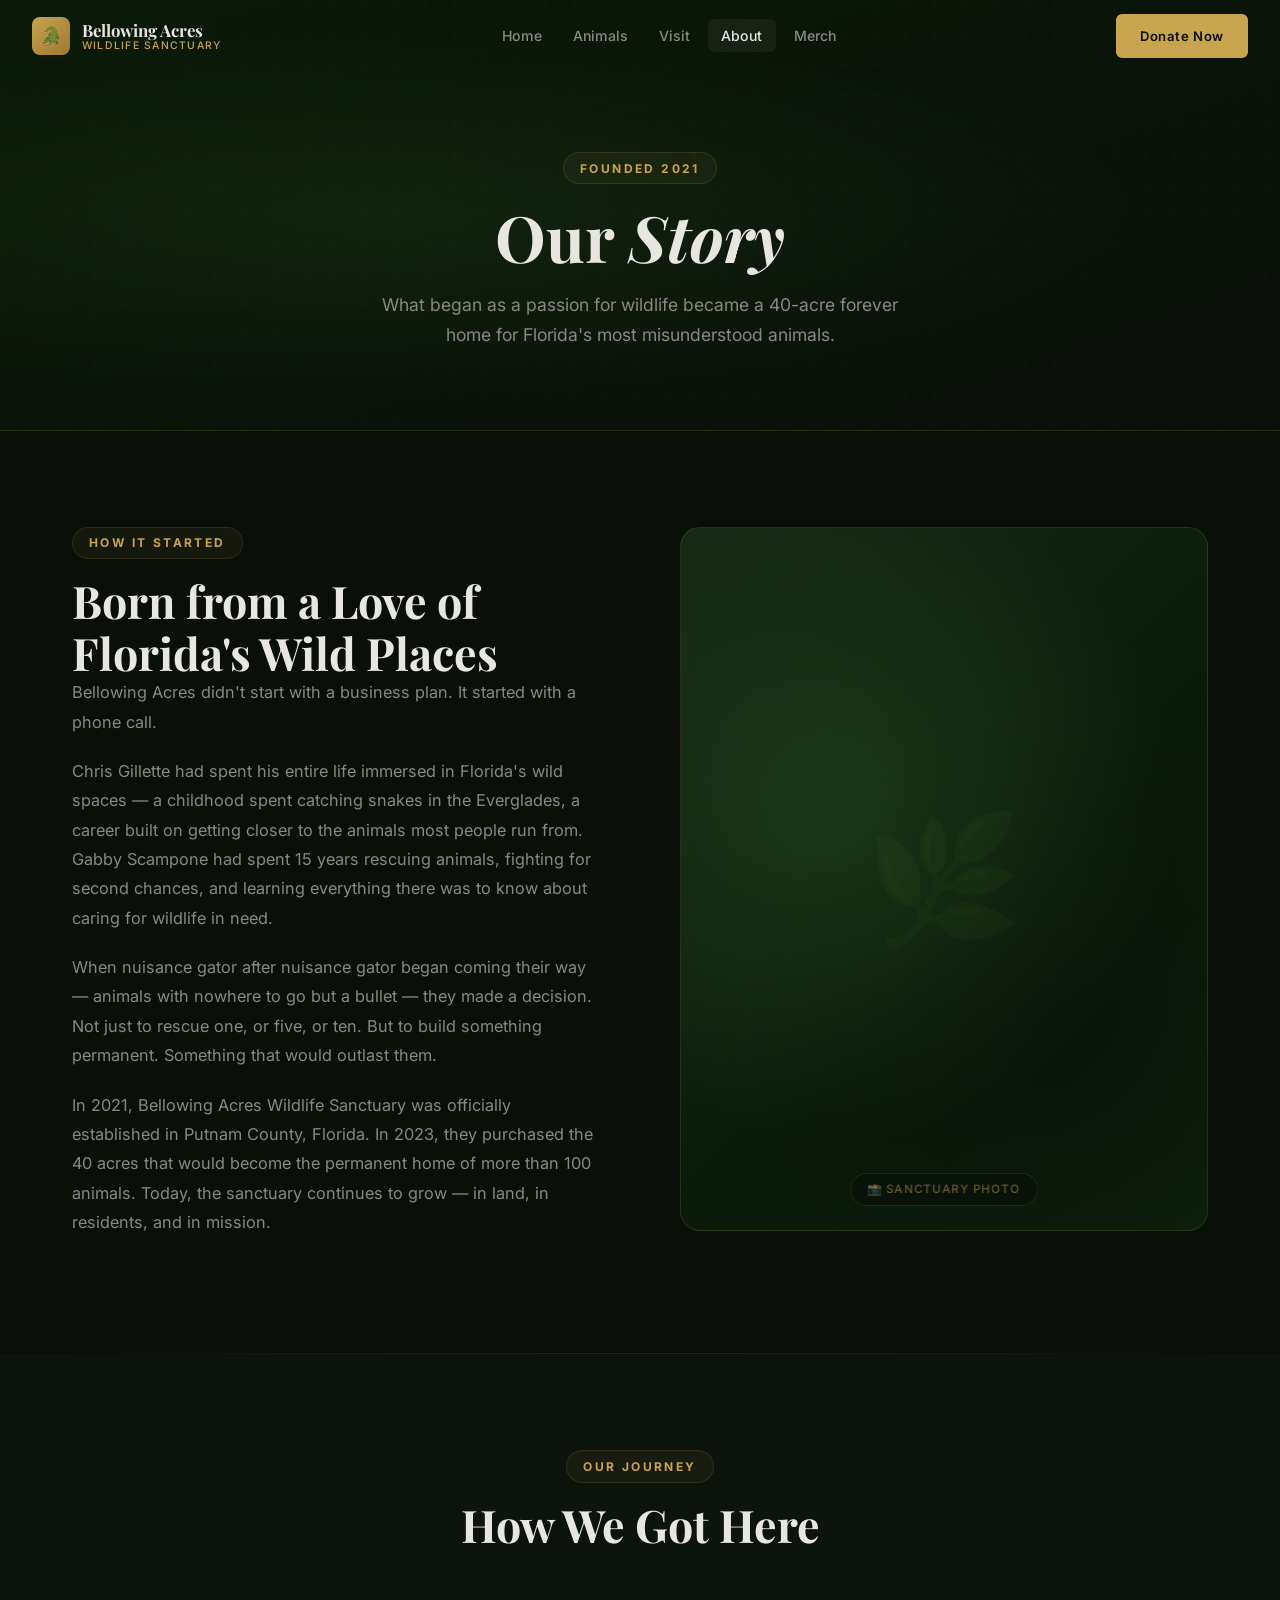
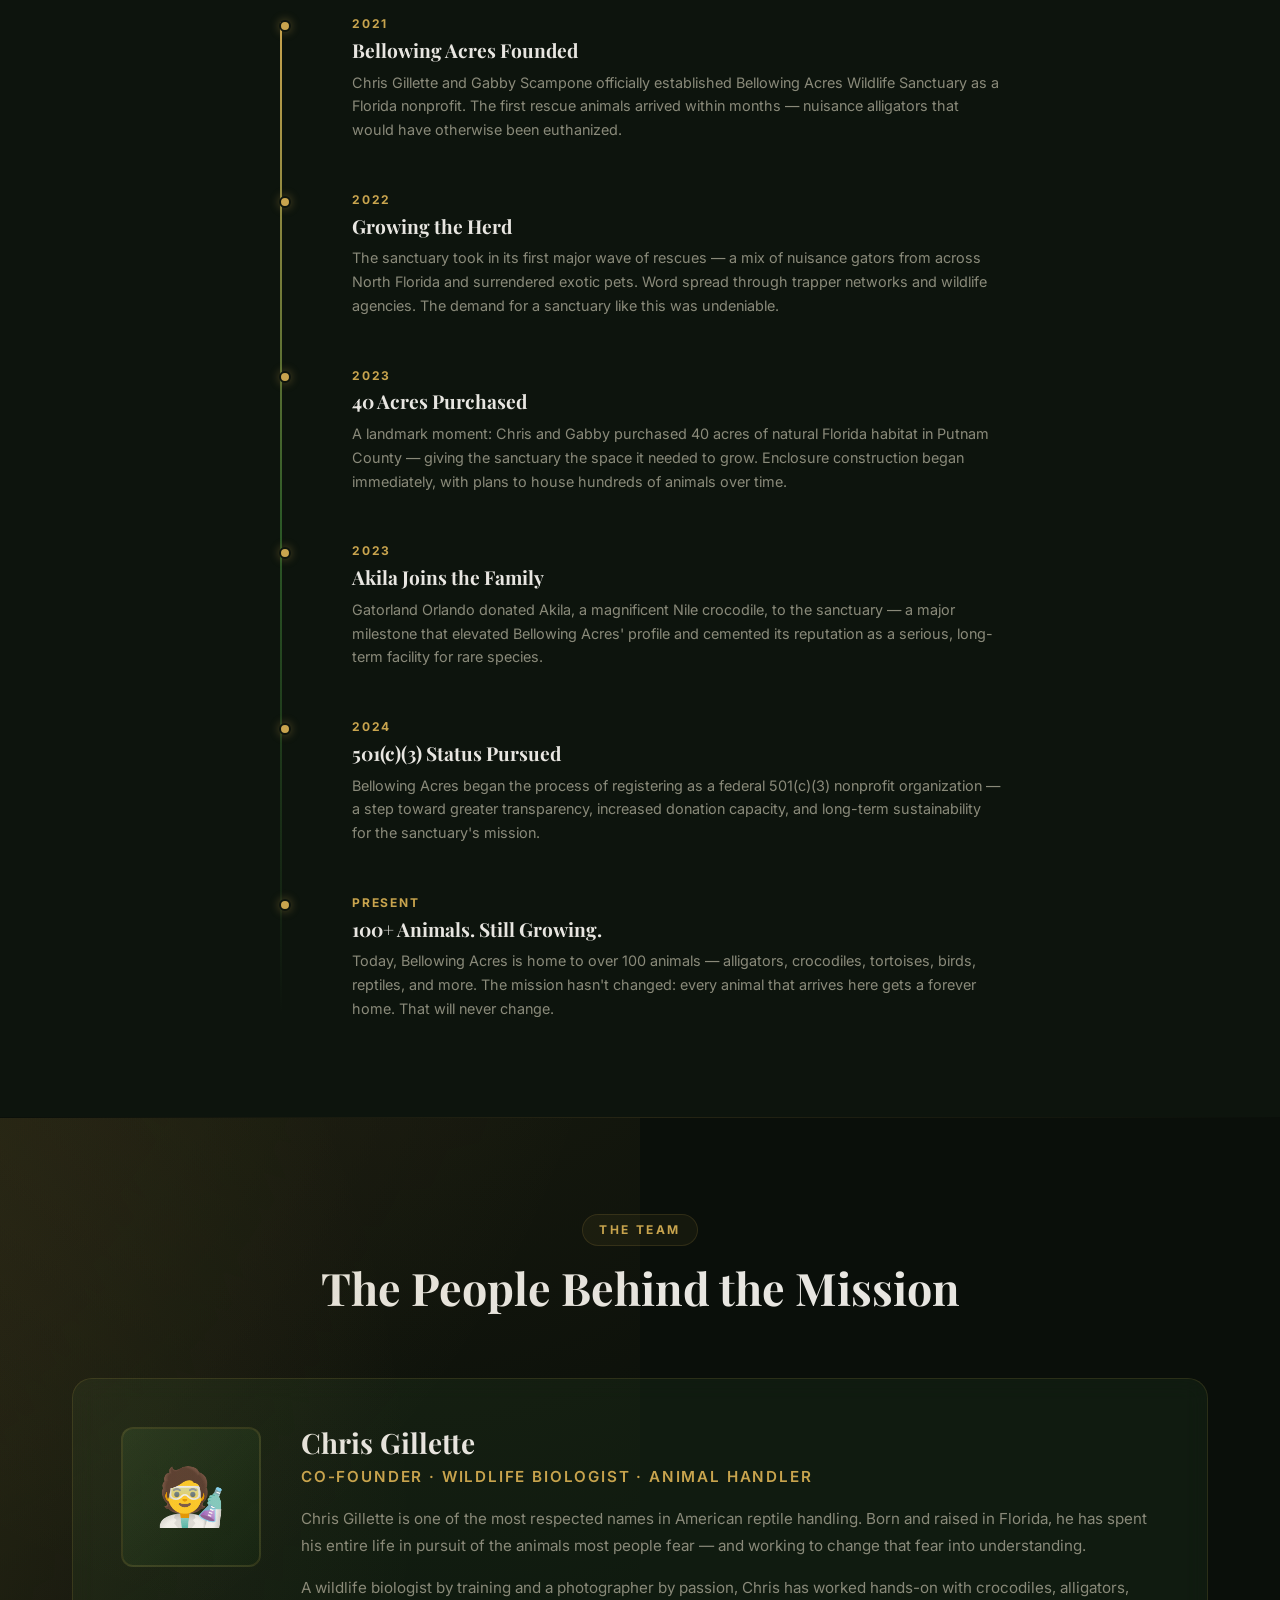
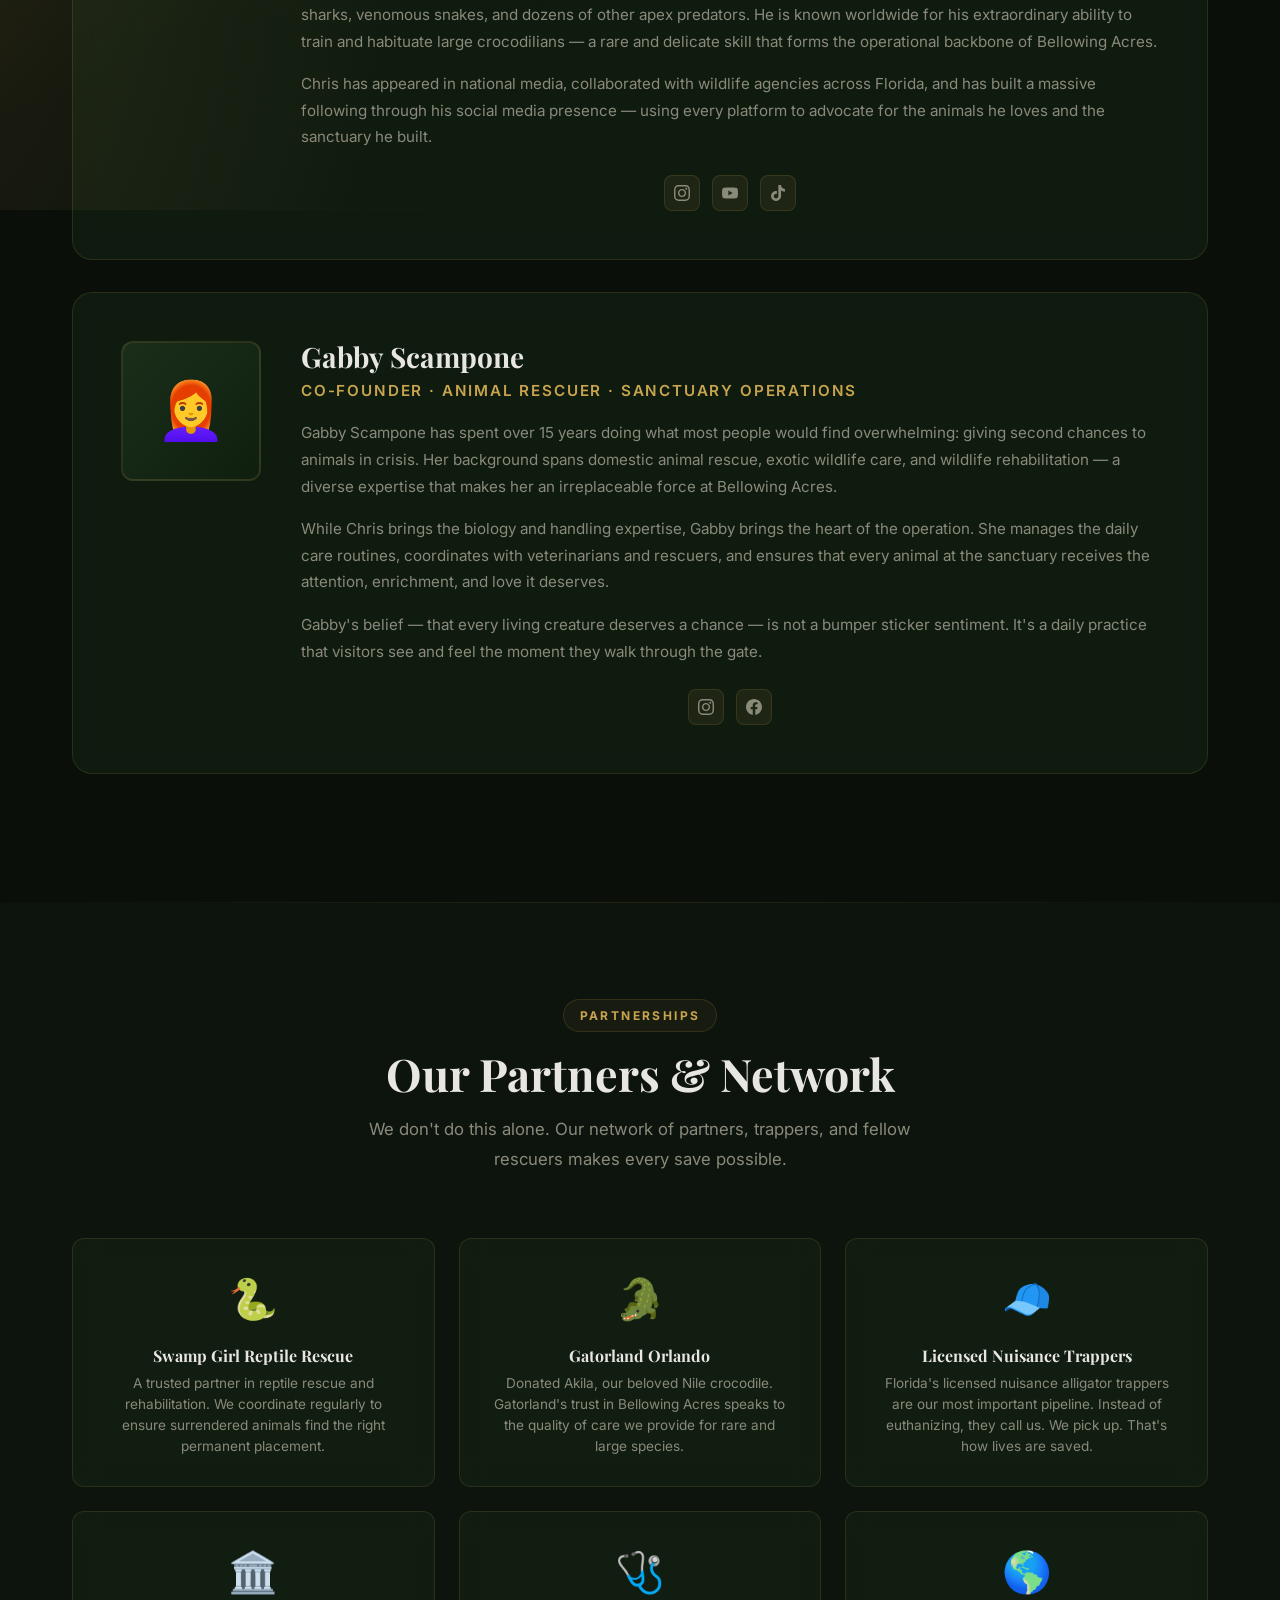
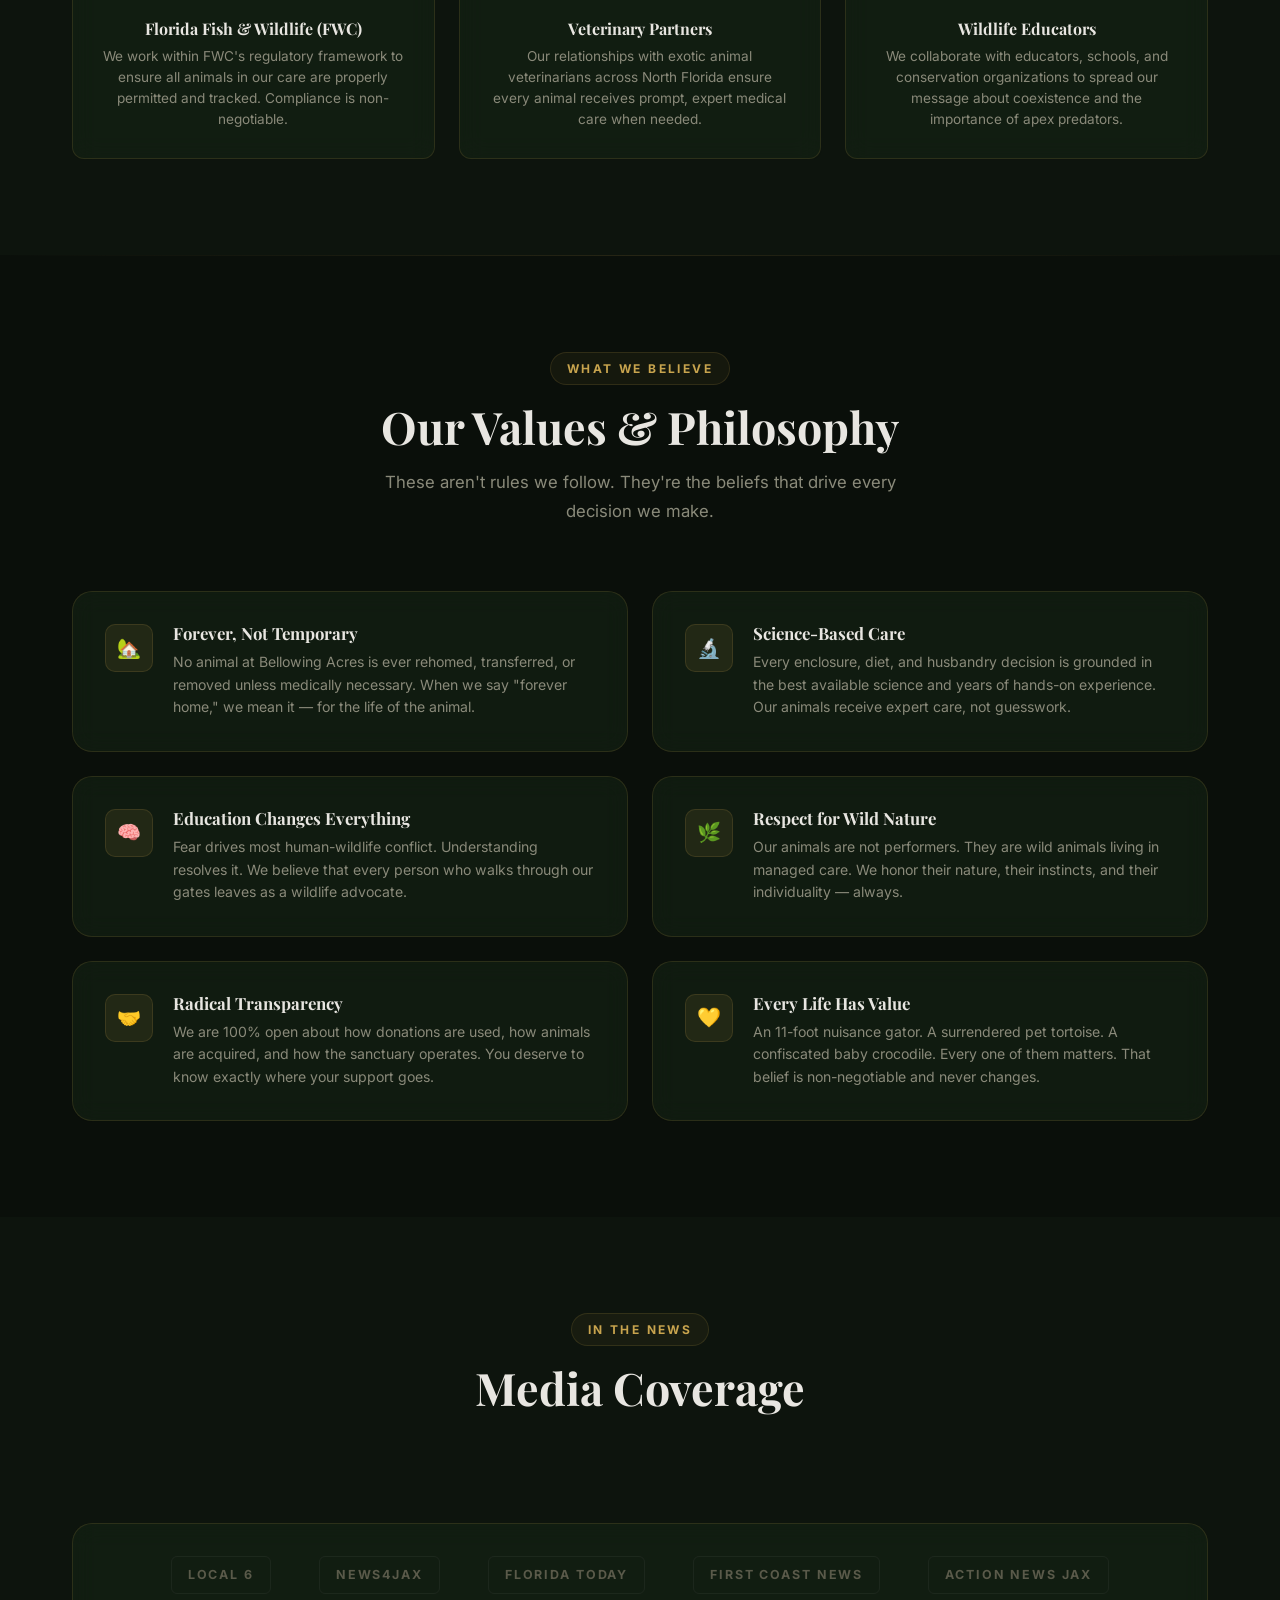
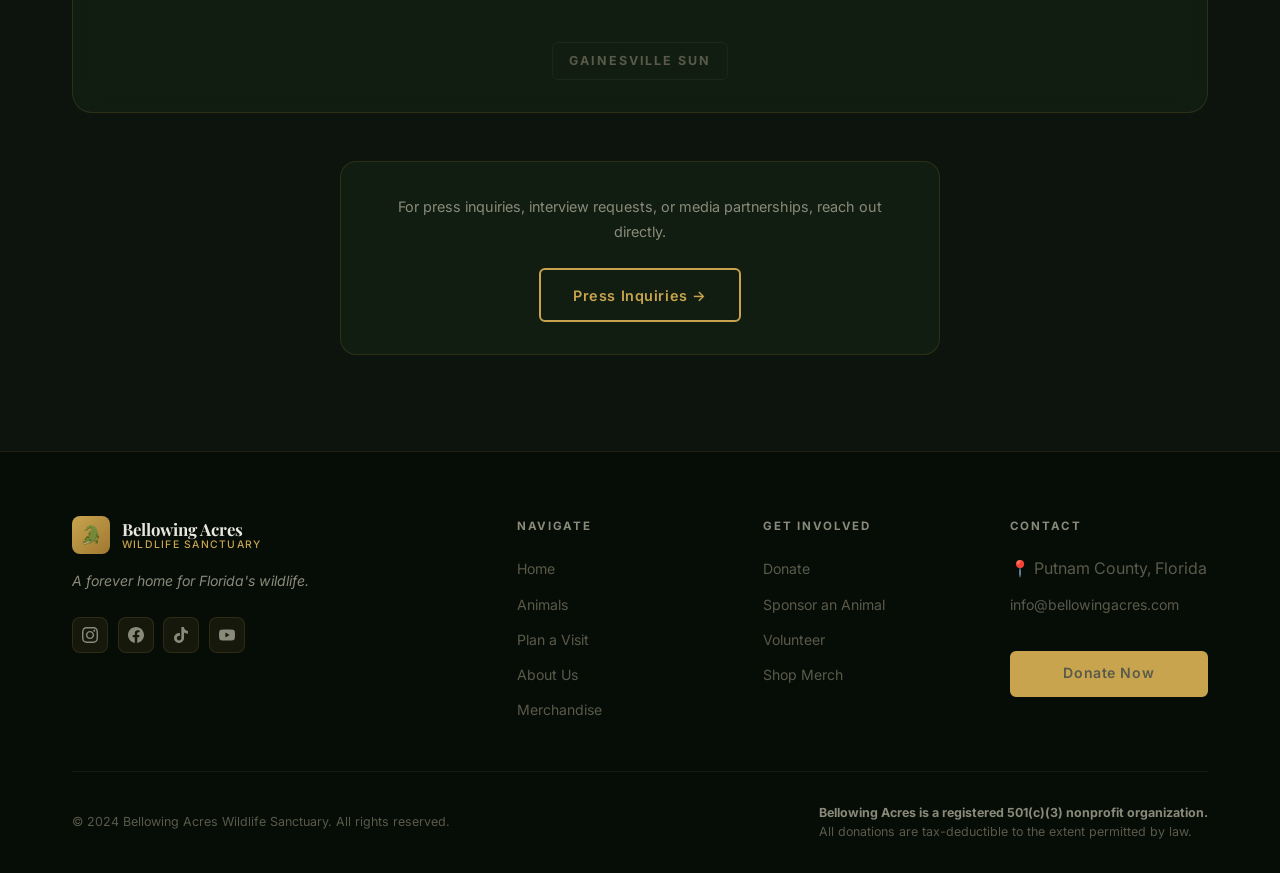
==== commit f1f6df01: "Add AI-generated video backgrounds + 3D interactive effects - Compressed 4 Kling videos from 42MB to" ====
--- a/about.html
+++ b/about.html
@@ -140,7 +140,12 @@
     <div class="divider"></div>
 
     <!-- FOUNDERS BIOS -->
-    <section class="about-founders" aria-labelledby="founders-heading">
+    <section class="about-founders video-bg-container" aria-labelledby="founders-heading">
+      <video class="video-bg" autoplay muted loop playsinline>
+        <source src="assets/video/surface-croc.mp4" type="video/mp4">
+      </video>
+      <div class="video-overlay" aria-hidden="true"></div>
+      <div class="light-caustics" aria-hidden="true"></div>
       <div class="container">
         <div class="section-header">
           <span class="section-label reveal">The Team</span>
--- a/css/style.css
+++ b/css/style.css
@@ -2336,3 +2336,165 @@
 
   .news-logos { gap: 1.5rem; }
 }
+
+/* ── Video Backgrounds ── */
+.video-bg-container {
+  position: relative;
+  overflow: hidden;
+}
+
+.video-bg {
+  position: absolute;
+  top: 50%;
+  left: 50%;
+  min-width: 100%;
+  min-height: 100%;
+  transform: translate(-50%, -50%);
+  object-fit: cover;
+  z-index: -1;
+}
+
+/* Video overlay for text readability */
+.video-overlay {
+  position: absolute;
+  inset: 0;
+  background: linear-gradient(
+    135deg,
+    rgba(10, 15, 10, 0.8) 0%,
+    rgba(10, 15, 10, 0.6) 50%,
+    rgba(10, 15, 10, 0.8) 100%
+  );
+  z-index: 0;
+}
+
+/* Light caustic overlay for underwater effect */
+.light-caustics {
+  position: absolute;
+  inset: 0;
+  background: 
+    radial-gradient(ellipse at 20% 30%, rgba(200, 164, 78, 0.15) 0%, transparent 70%),
+    radial-gradient(ellipse at 80% 20%, rgba(200, 164, 78, 0.1) 0%, transparent 60%),
+    radial-gradient(ellipse at 40% 80%, rgba(200, 164, 78, 0.12) 0%, transparent 50%);
+  animation: caustics 8s ease-in-out infinite alternate;
+  pointer-events: none;
+  z-index: 1;
+}
+
+@keyframes caustics {
+  0% {
+    transform: translateX(-10px) translateY(-5px) scale(1);
+    opacity: 0.8;
+  }
+  50% {
+    transform: translateX(15px) translateY(10px) scale(1.05);
+    opacity: 1;
+  }
+  100% {
+    transform: translateX(-5px) translateY(-8px) scale(0.98);
+    opacity: 0.9;
+  }
+}
+
+/* ── 3D Interactive Effects ── */
+
+/* 3D Tilt Cards */
+.animal-card,
+.animal-full-card,
+.help-card,
+.product-card {
+  perspective: 1000px;
+  transform-style: preserve-3d;
+}
+
+.animal-card:hover,
+.animal-full-card:hover,
+.help-card:hover,
+.product-card:hover {
+  transform: translateY(-6px) rotateX(5deg) rotateY(-2deg);
+  box-shadow: 
+    0 25px 60px rgba(0, 0, 0, 0.4),
+    0 0 40px rgba(200, 164, 78, 0.15),
+    20px 20px 40px rgba(0, 0, 0, 0.2);
+}
+
+/* Parallax scrolling elements */
+.parallax-bg {
+  transform: translateZ(0);
+  will-change: transform;
+}
+
+/* ── Underwater Bubble Particles ── */
+.bubble-particles {
+  position: absolute;
+  inset: 0;
+  overflow: hidden;
+  pointer-events: none;
+  z-index: 1;
+}
+
+.bubble {
+  position: absolute;
+  background: rgba(200, 164, 78, 0.1);
+  border: 1px solid rgba(200, 164, 78, 0.15);
+  border-radius: 50%;
+  opacity: 0;
+  animation: bubble-float linear infinite;
+}
+
+.bubble:nth-child(odd) {
+  background: rgba(74, 148, 64, 0.08);
+  border-color: rgba(74, 148, 64, 0.12);
+}
+
+@keyframes bubble-float {
+  0% {
+    opacity: 0;
+    transform: translateY(100vh) translateX(0) scale(0.5);
+  }
+  10% {
+    opacity: 0.6;
+  }
+  50% {
+    opacity: 0.8;
+    transform: translateY(50vh) translateX(20px) scale(1);
+  }
+  90% {
+    opacity: 0.4;
+  }
+  100% {
+    opacity: 0;
+    transform: translateY(-10vh) translateX(40px) scale(0.3);
+  }
+}
+
+/* Scroll reveal enhancements */
+.scroll-reveal {
+  opacity: 0;
+  transform: translateY(40px) scale(0.95);
+  transition: all 0.8s cubic-bezier(0.25, 0.46, 0.45, 0.94);
+}
+
+.scroll-reveal.revealed {
+  opacity: 1;
+  transform: translateY(0) scale(1);
+}
+
+.scroll-reveal.revealed.delay-1 { transition-delay: 0.1s; }
+.scroll-reveal.revealed.delay-2 { transition-delay: 0.2s; }
+.scroll-reveal.revealed.delay-3 { transition-delay: 0.3s; }
+
+/* Mobile video optimization */
+@media (max-width: 768px) {
+  .video-bg {
+    display: none; /* Hide videos on mobile to save bandwidth */
+  }
+  
+  .video-bg-container {
+    background: linear-gradient(
+      135deg,
+      #0a1a08 0%,
+      #0a0f0a 50%,
+      #0d1a0d 100%
+    );
+  }
+}
